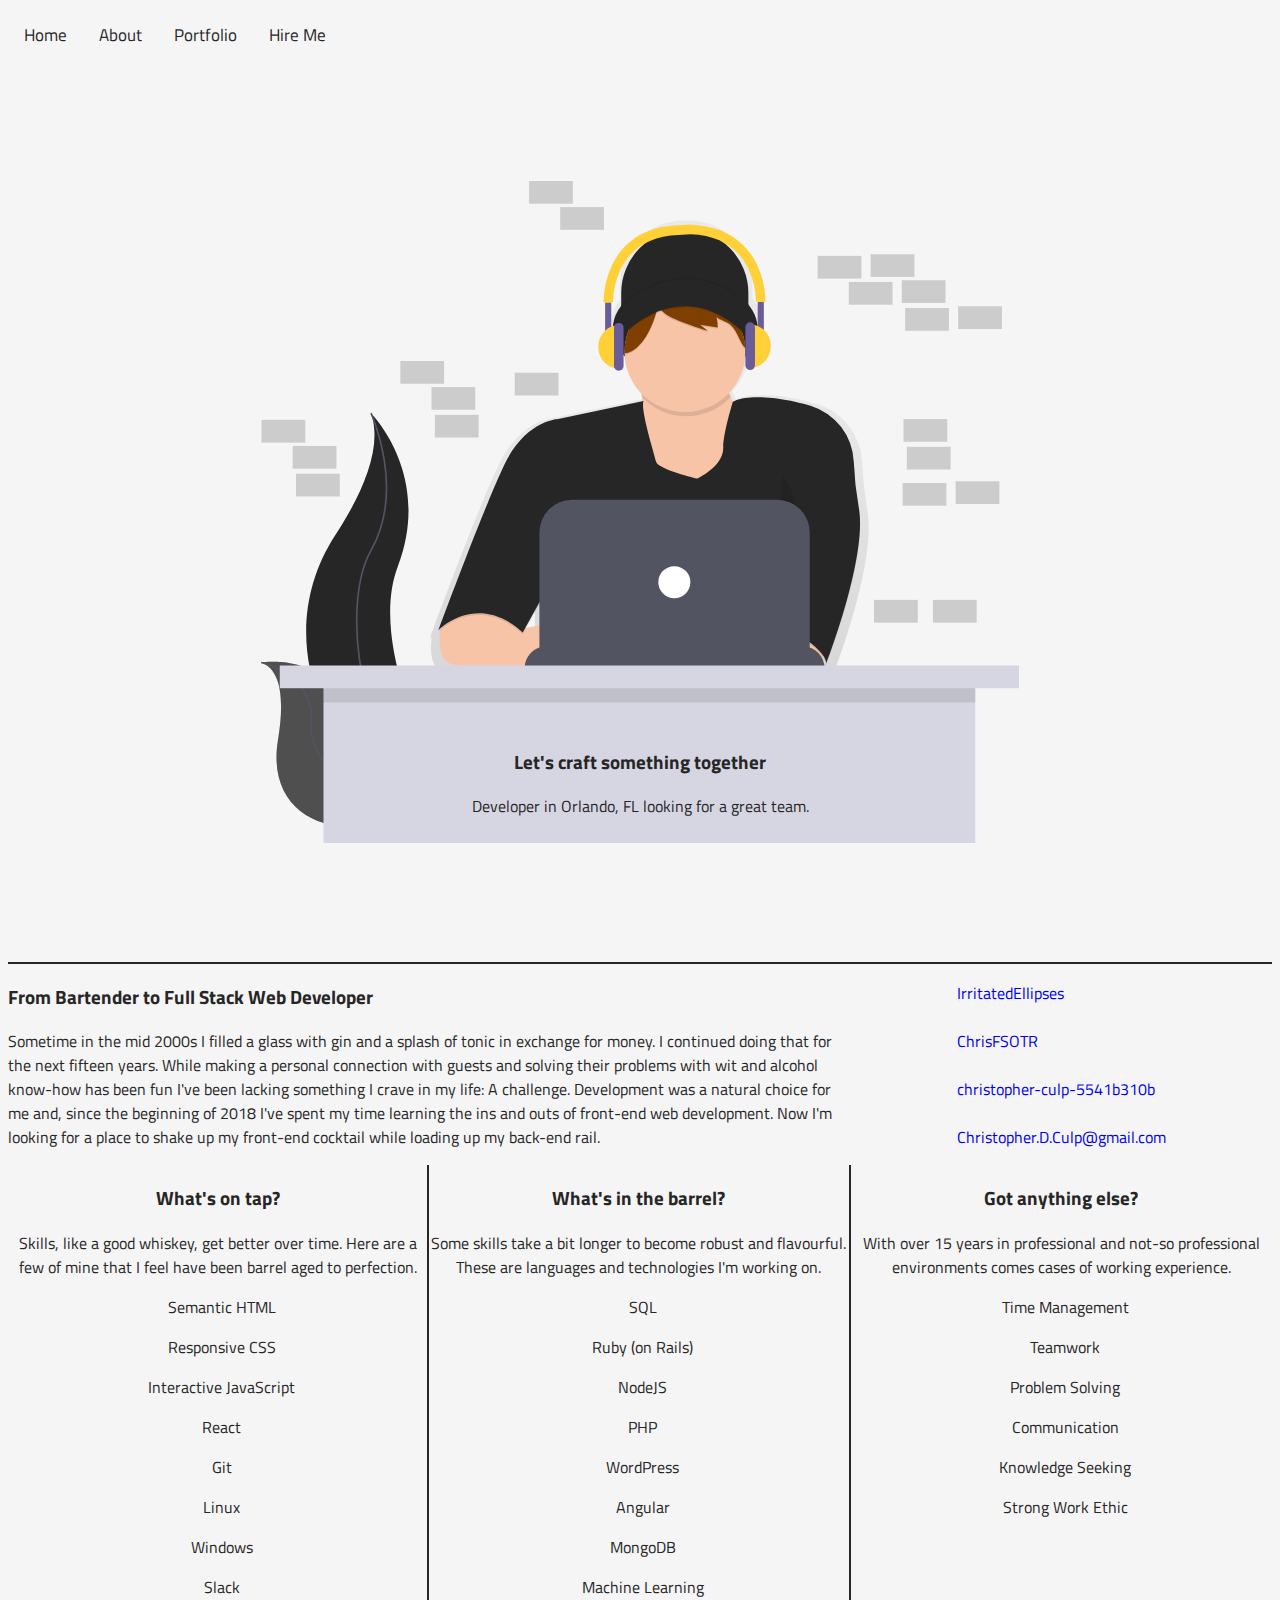
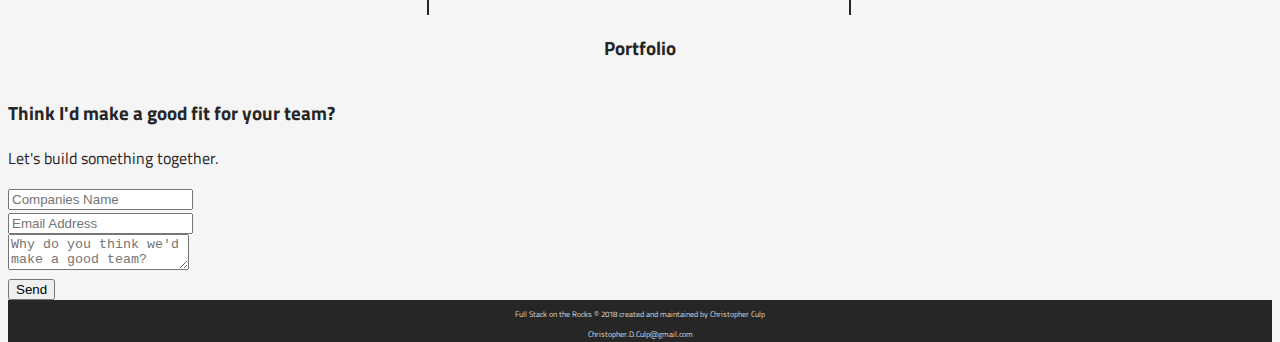
==== index.html @ 114c99ed "Layout complete, adding info portfolio next" ====
<!DOCTYPE html>
<html lang="en">

<head>
    <meta charset="UTF-8">
    <meta name="viewport" content="width=device-width, initial-scale=1.0">
    <meta http-equiv="X-UA-Compatible" content="ie=edge">
    <title>Full Stack on the Rocks</title>
    <link rel="stylesheet" href="styleRefactor.css">
    <link href="https://fonts.googleapis.com/css?family=Titillium+Web" rel="stylesheet">
    <link rel="stylesheet" href="https://use.fontawesome.com/releases/v5.0.10/css/all.css" integrity="sha384-+d0P83n9kaQMCwj8F4RJB66tzIwOKmrdb46+porD/OvrJ+37WqIM7UoBtwHO6Nlg"
        crossorigin="anonymous">
</head>

<body>
    <div class="container">
        <nav class="topBar" id="hamTopBar">
            <a href="#homeNode">Home</a>
            <a href="#aboutNode">About</a>
            <a href="#portfolioNode">Portfolio</a>
            <a href="#hireMeNode">Hire Me</a>
            <a href="javascript:void(0);" class="icon" onclick="hamBar()">
                <i class="fa fa-bars"></i>
            </a>
        </nav>
        <header class="splash" id="homeNode">

            <div class="splashText">
                <h3>Let's craft something together</h3>
                <p>Developer in Orlando, FL looking for a great team.</p>
            </div>

        </header>
        <section class="about" id="aboutNode">
            <h3 class="sectionOpen">From Bartender to Full Stack Web Developer</h3>
            <p class="sectionParagraph">
                Sometime in the mid 2000s I filled a glass with gin and a splash of tonic in exchange for money. I continued doing that for
                the next fifteen years. While making a personal connection with guests and solving their problems with wit
                and alcohol know-how has been fun I've been lacking something I crave in my life: A challenge. Development
                was a natural choice for me and, since the beginning of 2018 I've spent my time learning the ins and outs
                of front-end web development. Now I'm looking for a place to shake up my front-end cocktail while loading
                up my back-end rail.
            </p>
        </section>
        <div class="socialMedia">
            <a href="https://github.com/irritatedellipses" target="_blank">
                <i class="fab fa-github"></i> IrritatedEllipses</a>
            <br>
            <a href="https://twitter.com/ChrisCulpFSOTR" target="_blank">
                <i class="fab fa-twitter"></i> ChrisFSOTR</a>
            <br>
            <a href="https://www.linkedin.com/in/christopher-culp-5541b310b/" target="_blank">
                <i class="fab fa-linkedin-in"></i> christopher-culp-5541b310b</a>
            <br>
            <a href="mailto:christopher.D.Culp@gmail.com">
                <i class="fas fa-envelope"></i> Christopher.D.Culp@gmail.com</a>
        </div>
        <section class="skills" id="skillsNode">
            <div class="skillsHeading">
                <h3 class="sectionOpen">What's on tap?</h3>
                <p class="sectionParagraph">
                    Skills, like a good whiskey, get better over time. Here are a few of mine that I feel have been barrel aged to perfection.
                </p>
                <p>
                    <i class="fas fa-code"></i>&nbsp;&nbsp;Semantic HTML
                </p>
                <p>
                    <i class="fab fa-css3-alt"></i>&nbsp;&nbsp;Responsive CSS
                </p>
                <p>
                    <i class="fab fa-js"></i>&nbsp;&nbsp;Interactive JavaScript
                </p>
                <p>
                    <i class="fab fa-react"></i>&nbsp;&nbsp;React
                </p>
                <p>
                    <i class="fab fa-git"></i>&nbsp;&nbsp;Git
                </p>
                <p>
                    <i class="fab fa-linux"></i>&nbsp;&nbsp;Linux
                </p>
                <p>
                    <i class="fab fa-windows"></i>&nbsp;&nbsp;Windows
                </p>
                <p>
                    <i class="fab fa-slack-hash"></i>&nbsp;&nbsp;Slack
                </p>
                
            </div>
        </section>

        <section class="learningList">
            <h3 class="sectionOpen">What's in the barrel?</h3>
            <p class="sectionParagraph">
                Some skills take a bit longer to become robust and flavourful. These are languages and technologies I'm working on.
            </p>
            <p>
                <i class="fas fa-database"></i>&nbsp;&nbsp;SQL
            </p>
            <p>
                <i class="far fa-gem"></i>&nbsp;&nbsp;Ruby (on Rails)
            </p>
            <p>
                <i class="fab fa-node"></i>&nbsp;&nbsp;NodeJS
            </p>
            <p>
                <i class="fab fa-php"></i>&nbsp;&nbsp;PHP
            </p>
            <p>
                <i class="fab fa-wordpress"></i>&nbsp;&nbsp;WordPress
            </p>
            <p>
                <i class="fab fa-wordpress"></i>&nbsp;&nbsp;Angular
            </p>
            <p>
                <i class="fas fa-database"></i>&nbsp;&nbsp;MongoDB
            </p>
            <p>
                <i class="far fa-hdd"></i>&nbsp;&nbsp;Machine Learning
            </p>
        </section>
        <section class="wanted">
            <h3 class="sectionOpen">Got anything else?</h3>
            <p class="sectionParagraph">
                With over 15 years in professional and not-so professional environments comes cases of working experience.
            </p>
            <p>
                <i class="fas fa-clock"></i>&nbsp;&nbsp;Time Management
            </p>
            <p>
                <i class="fas fa-people-carry"></i>&nbsp;&nbsp;Teamwork
            </p>
            <p>
                <i class="fas fa-chess"></i>&nbsp;&nbsp;Problem Solving
            </p>
            <p>
                <i class="fas fa-comments"></i>&nbsp;&nbsp;Communication
            </p>
            <p>
                <i class="fas fa-book"></i>&nbsp;&nbsp;Knowledge Seeking
            </p>
            <p>
                <i class="fas fa-briefcase"></i>&nbsp;&nbsp;Strong Work Ethic
            </p>
            

        </section>
        <section class="portfolio" id="portfolioNode">
            <div class="portfolioHeading">
                <h3 class="sectionOpen">Portfolio</h3>
            </div>
            <div class="portfolioParagraph">

            </div>
            <div class="portfolioDisplay">
                <div class="card">

                </div>

            </div>
        </section>
        <section class="hireMe" id="hireMeNode">
            <div class="hireMeHeading">
                <h3 class="sectionOpen">Think I'd make a good fit for your team?</h3>
                <p class="sectionParagraph">Let's build something together. </p>
            </div>
            <div class="contactForm">
                <form action="https://formspree.io/christopher.d.culp@gmail.com" method="POST">
                    <input type="text" name="name" placeholder="Companies Name">
                    <br>
                    <input type="email" name="_replyto" placeholder="Email Address">
                    <br>
                    <textarea name="message" placeholder="Why do you think we'd make a good team?"></textarea>
                    <br>
                    <input type="text" name="_gotcha" style="display:none" />
                    <input type="submit" value="Send">
                </form>
            </div>
        </section>
        <footer class="footer">
            <p>Full Stack on the Rocks &copy; 2018 created and maintained by Christopher Culp</p>
            <p>Christopher.D.Culp@gmail.com</p>
        </footer>
    </div>
</body>
<script src="script.js"></script>

</html>
---- styleRefactor.css ----
/* Color palate:
Slate: #262626 
Secondhand Grey: #3f3f3f 
Whitish: #f5f5f5 
Light grey: #dcdcdc
*/
:root {
    --main-bg-color: #f5f5f5;
    --main-font-color: #262626;
    --alternate-bg-color: #262626;
    --alternate-font-color: #dcdcdc;
}

html {
    height: 100%;
    scroll-behavior: smooth;
}

body {
    background-color: var(--main-bg-color);
    color: var(--main-font-color);
    font-family: 'Titillium Web',
    sans-serif;
    
}

.container {
    display: grid;
    grid-template-columns: 1fr 1fr 1fr;
    
    grid-template-areas:
    "nav nav nav"
    "splash splash splash"
    "about about socialMedia"
    "skills learning wanted"
    "port port port"
    "contact contact contact"
    "footer footer footer";
}

/* Media Queries */

/* Under 600px */

@media screen and (max-width: 600px) {
    .topBar a:not(:first-child) {
        display: none;
    }
    .topBar a.icon {
        float: right;
        display: block;
    }

    .topBar.responsive {
        position: relative;
    }
    .topBar.responsive a.icon {
        position: absolute;
        right: 0;
        top: 0;
    }
    .topBar.responsive a {
        float: none;
        display: block;
        text-align: left;
    }
}


/* NavBar */

.topBar {
    background-color: #f5f5f5;
    overflow: hidden;
    grid-area: nav;
}

.topBar a {
    float: left;
    display: block;
    color:#262626;
    text-align: center;
    padding: 14px 16px;
    text-decoration: none;
    font-size: 17px;
}

.topBar a:hover {
    background-color: #262626;
    color: #f5f5f5;
}

.active {
    background-color: #3f3f3f;
    color: #f5f5f5;
}

.topBar .icon {
    display: none;
}


/* Splash */

.splash {
    height: 100vh;
    grid-area: splash;
    background-image: url(splashcoding.svg);
    background-size: 60%;
    background-position: center;
    background-repeat: no-repeat;
    position: relative;
    border-bottom: 2px solid #262626;
}

.splashText {
    text-align: center;
    top: 80%;
    left: 50%;
    transform: translate(-50%, -50%);
    position: absolute;
}

/* About me */

.about {
    grid-area: about;
    margin: auto;
}

/* Socialmedia */

.socialMedia {
    grid-area: socialMedia;
    margin: auto;

}

.socialMedia a{
    text-decoration: none;
    display: block;

}


/* Skills */

.skills {
    grid-area: skills;
    border-right: 2px solid var(--alternate-bg-color);
    text-align: center;
}

.learningList {
    grid-area: learning;
    border-right: 2px solid var(--alternate-bg-color);
    text-align: center;
}

.wanted {
    grid-area: wanted;
    text-align: center;
    
}

/* Portfolio area */

.portfolio {
    grid-area: port;
    text-align: center;
}

/* Contact form */

.hireMe {
    grid-area: contact;
}

/* Footer */

.footer {
    grid-area: footer;    
    background-color: var(--alternate-bg-color);
    color: var(--alternate-font-color);
    text-align: center;
    font-size: 8px;
    height: 42px;
}
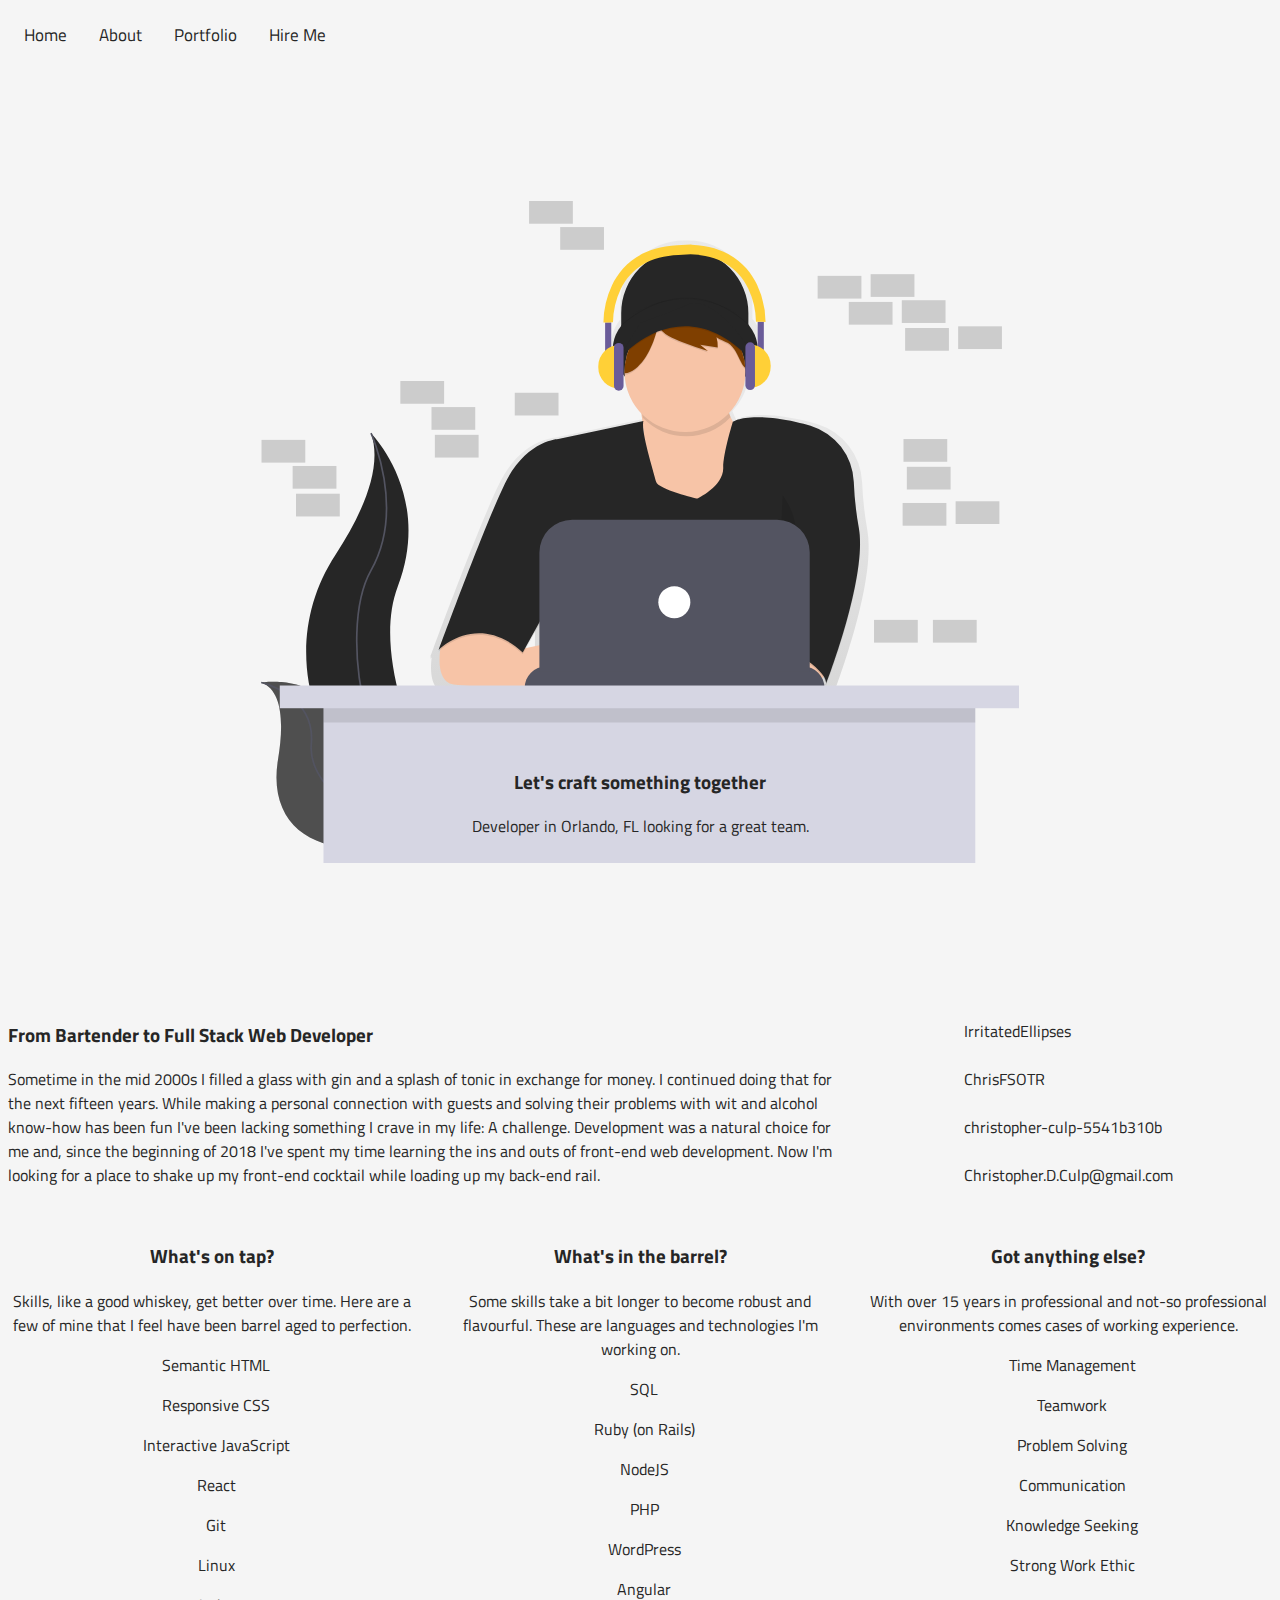
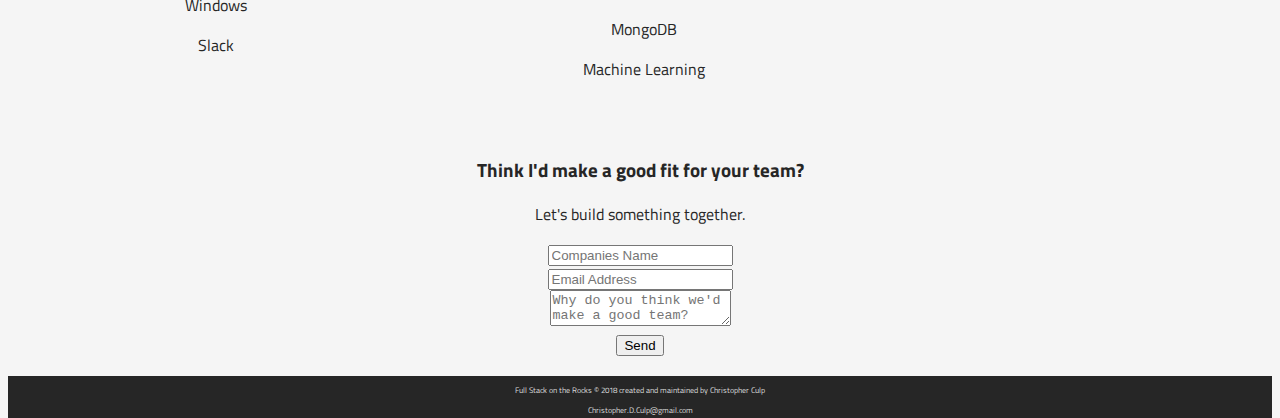
==== commit 9369ce45: "Cleaned up directory, deleted old files" ====
--- a/index.html
+++ b/index.html
@@ -145,7 +145,7 @@
             
 
         </section>
-        <section class="portfolio" id="portfolioNode">
+        <!-- <section class="portfolio" id="portfolioNode">
             <div class="portfolioHeading">
                 <h3 class="sectionOpen">Portfolio</h3>
             </div>
@@ -158,7 +158,7 @@
                 </div>
 
             </div>
-        </section>
+        </section> -->
         <section class="hireMe" id="hireMeNode">
             <div class="hireMeHeading">
                 <h3 class="sectionOpen">Think I'd make a good fit for your team?</h3>
--- a/styleRefactor.css
+++ b/styleRefactor.css
@@ -22,12 +22,21 @@
     font-family: 'Titillium Web',
     sans-serif;
     
+    
+}
+
+body a:link {
+    color: var(--main-font-color)
+}
+
+body a:visited {
+    color: var(--main-font-color)
 }
 
 .container {
     display: grid;
     grid-template-columns: 1fr 1fr 1fr;
-    
+    grid-gap: 20px;
     grid-template-areas:
     "nav nav nav"
     "splash splash splash"
@@ -43,6 +52,26 @@
 /* Under 600px */
 
 @media screen and (max-width: 600px) {
+    /* Grid resize */
+
+    .container {
+        display: grid;
+        grid-template-areas:
+        "nav"
+        "splash"
+        "about"
+        "skills"
+        "learning"
+        "wanted"
+        "port"
+        "contact"
+        "socialMedia"
+        "footer";
+        align-items: center;
+    }
+
+
+    /* Nav Bar */
     .topBar a:not(:first-child) {
         display: none;
     }
@@ -110,7 +139,8 @@
     background-position: center;
     background-repeat: no-repeat;
     position: relative;
-    border-bottom: 2px solid #262626;
+    
+    /* border-bottom: 2px solid #262626; */
 }
 
 .splashText {
@@ -147,13 +177,13 @@
 
 .skills {
     grid-area: skills;
-    border-right: 2px solid var(--alternate-bg-color);
+    
     text-align: center;
 }
 
 .learningList {
     grid-area: learning;
-    border-right: 2px solid var(--alternate-bg-color);
+    
     text-align: center;
 }
 
@@ -174,6 +204,7 @@
 
 .hireMe {
     grid-area: contact;
+    text-align: center;
 }
 
 /* Footer */
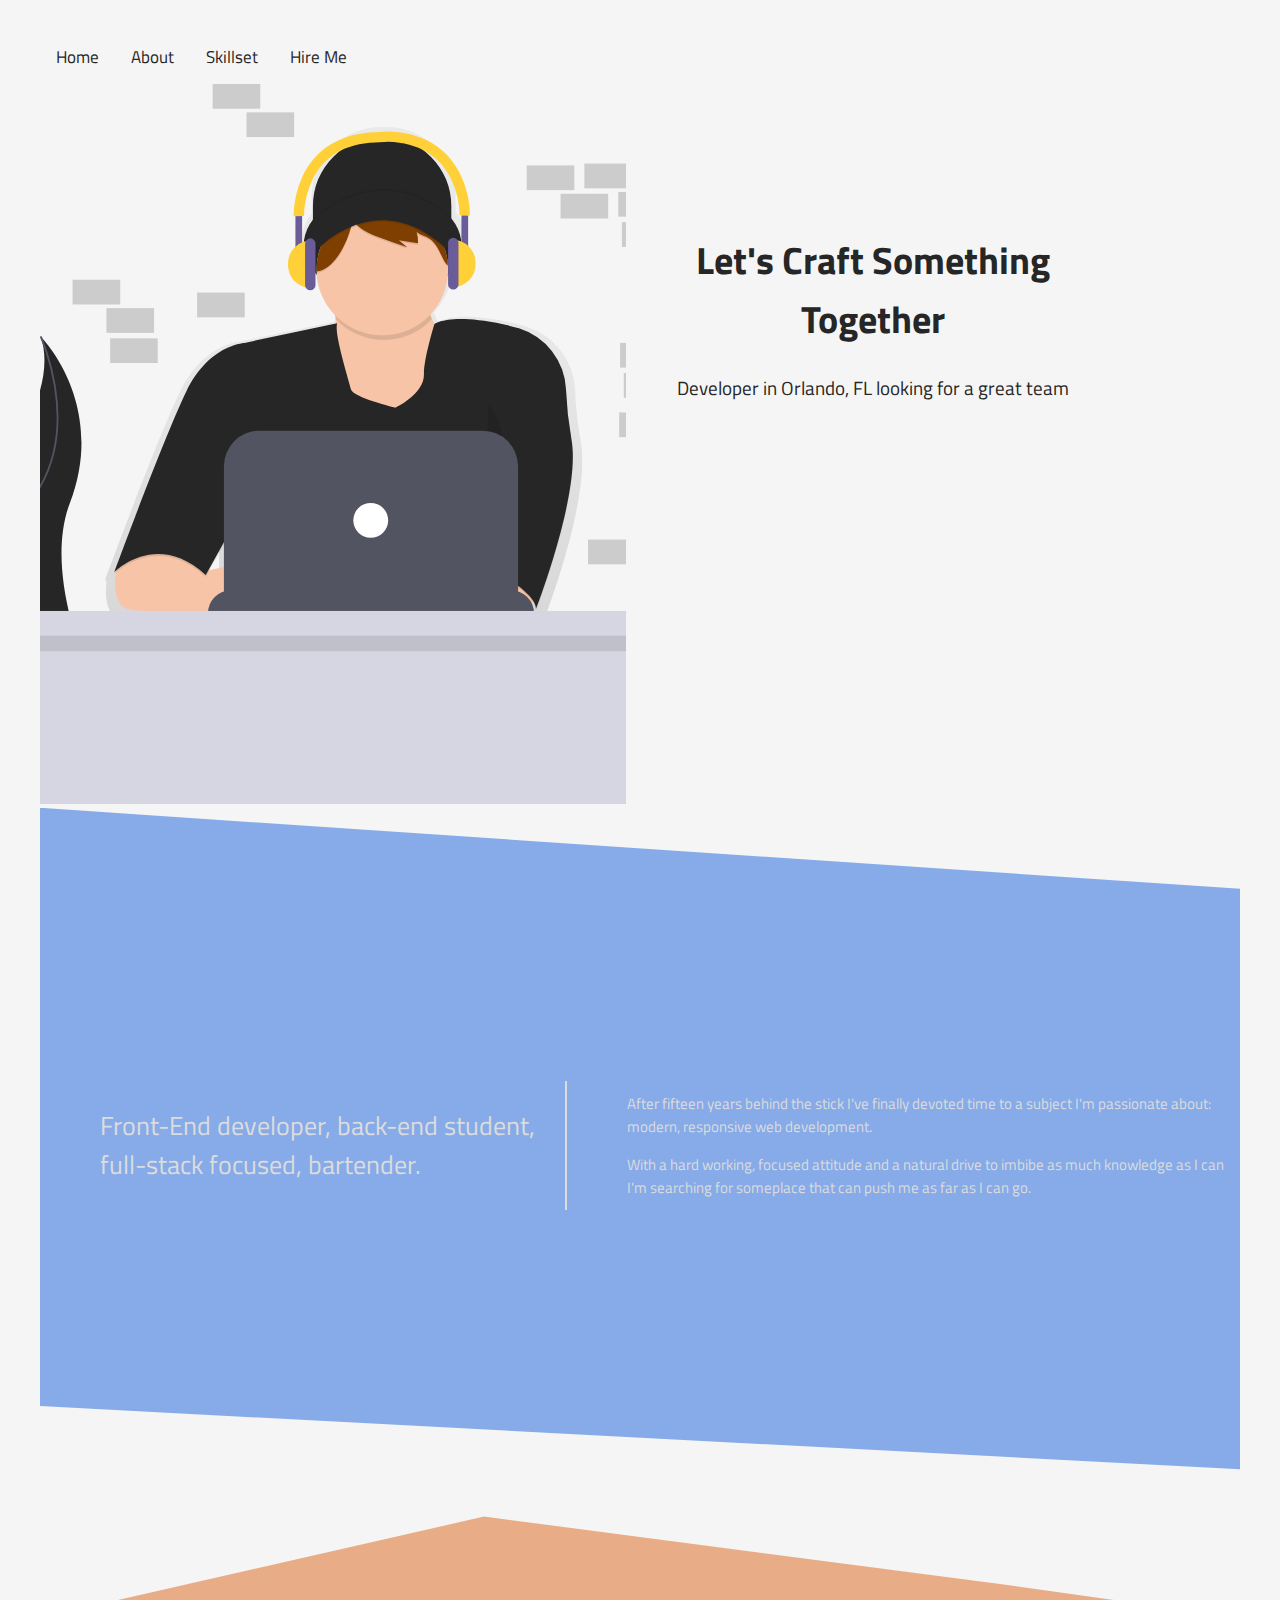
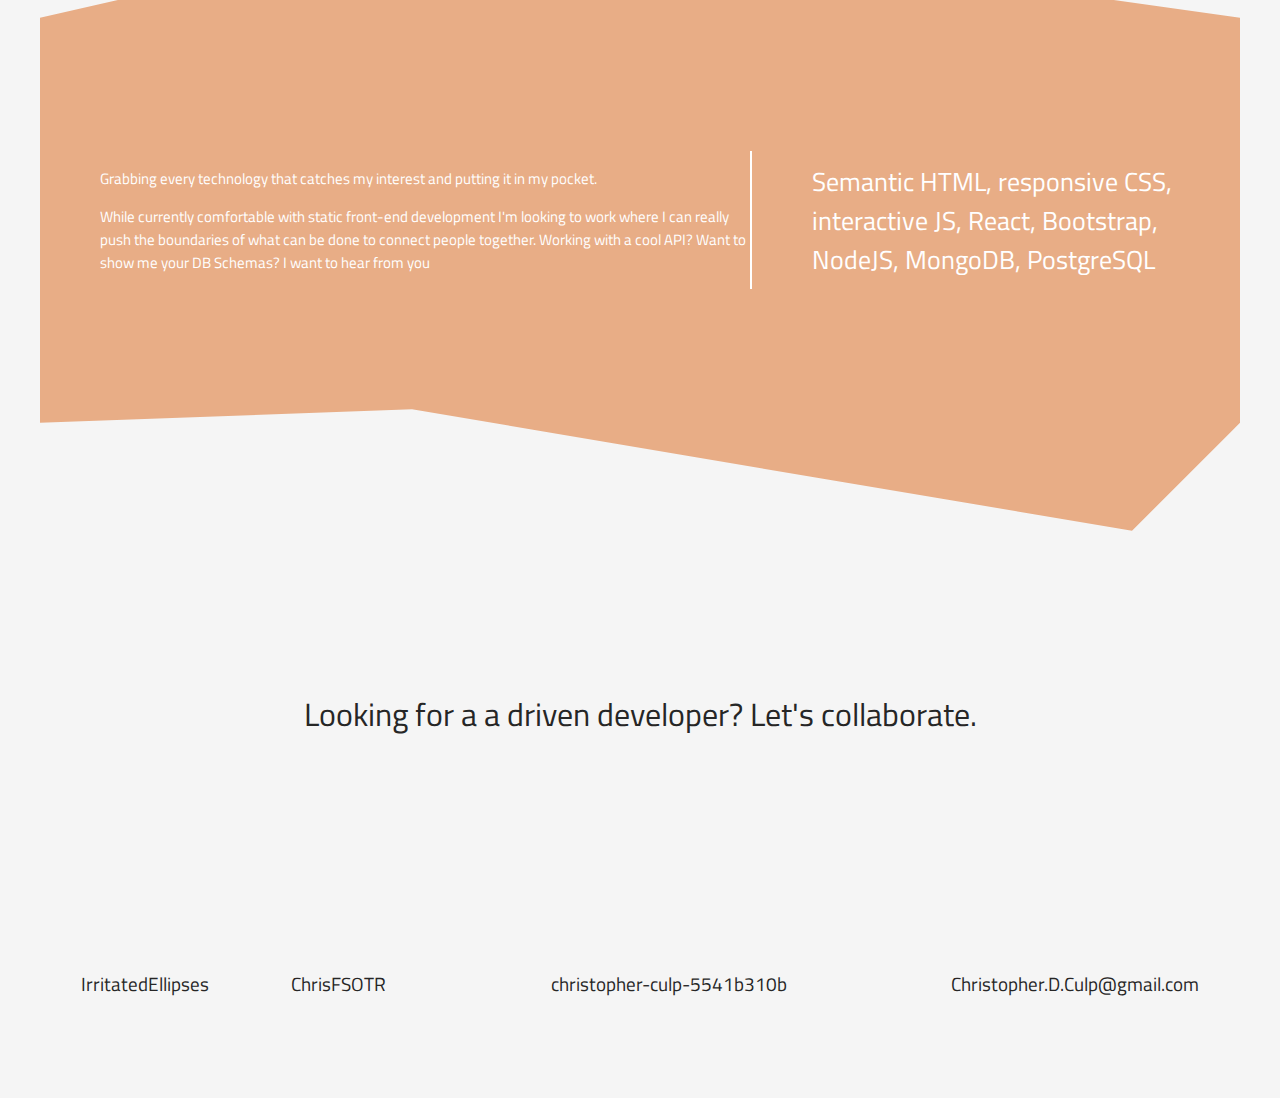
==== commit dcff2849: "Desktop complete, mobile 50%" ====
--- a/index.html
+++ b/index.html
@@ -1,15 +1,16 @@
 <!DOCTYPE html>
-<html lang="en">
+<html>
 
 <head>
-    <meta charset="UTF-8">
-    <meta name="viewport" content="width=device-width, initial-scale=1.0">
-    <meta http-equiv="X-UA-Compatible" content="ie=edge">
+    <meta charset="utf-8" />
+    <meta http-equiv="X-UA-Compatible" content="IE=edge">
     <title>Full Stack on the Rocks</title>
-    <link rel="stylesheet" href="styleRefactor.css">
+    <meta name="viewport" content="width=device-width, initial-scale=1">
+    <link rel="stylesheet" type="text/css" media="screen" href="./styles/style.css" />
     <link href="https://fonts.googleapis.com/css?family=Titillium+Web" rel="stylesheet">
     <link rel="stylesheet" href="https://use.fontawesome.com/releases/v5.0.10/css/all.css" integrity="sha384-+d0P83n9kaQMCwj8F4RJB66tzIwOKmrdb46+porD/OvrJ+37WqIM7UoBtwHO6Nlg"
         crossorigin="anonymous">
+    <script src="script.js"></script>
 </head>
 
 <body>
@@ -17,172 +18,68 @@
         <nav class="topBar" id="hamTopBar">
             <a href="#homeNode">Home</a>
             <a href="#aboutNode">About</a>
-            <a href="#portfolioNode">Portfolio</a>
+            <a href="#portfolioNode">Skillset</a>
             <a href="#hireMeNode">Hire Me</a>
             <a href="javascript:void(0);" class="icon" onclick="hamBar()">
                 <i class="fa fa-bars"></i>
             </a>
         </nav>
-        <header class="splash" id="homeNode">
-
-            <div class="splashText">
-                <h3>Let's craft something together</h3>
-                <p>Developer in Orlando, FL looking for a great team.</p>
-            </div>
-
-        </header>
-        <section class="about" id="aboutNode">
-            <h3 class="sectionOpen">From Bartender to Full Stack Web Developer</h3>
-            <p class="sectionParagraph">
-                Sometime in the mid 2000s I filled a glass with gin and a splash of tonic in exchange for money. I continued doing that for
-                the next fifteen years. While making a personal connection with guests and solving their problems with wit
-                and alcohol know-how has been fun I've been lacking something I crave in my life: A challenge. Development
-                was a natural choice for me and, since the beginning of 2018 I've spent my time learning the ins and outs
-                of front-end web development. Now I'm looking for a place to shake up my front-end cocktail while loading
-                up my back-end rail.
-            </p>
-        </section>
-        <div class="socialMedia">
-            <a href="https://github.com/irritatedellipses" target="_blank">
-                <i class="fab fa-github"></i> IrritatedEllipses</a>
-            <br>
-            <a href="https://twitter.com/ChrisCulpFSOTR" target="_blank">
-                <i class="fab fa-twitter"></i> ChrisFSOTR</a>
-            <br>
-            <a href="https://www.linkedin.com/in/christopher-culp-5541b310b/" target="_blank">
-                <i class="fab fa-linkedin-in"></i> christopher-culp-5541b310b</a>
-            <br>
-            <a href="mailto:christopher.D.Culp@gmail.com">
-                <i class="fas fa-envelope"></i> Christopher.D.Culp@gmail.com</a>
-        </div>
-        <section class="skills" id="skillsNode">
-            <div class="skillsHeading">
-                <h3 class="sectionOpen">What's on tap?</h3>
-                <p class="sectionParagraph">
-                    Skills, like a good whiskey, get better over time. Here are a few of mine that I feel have been barrel aged to perfection.
-                </p>
-                <p>
-                    <i class="fas fa-code"></i>&nbsp;&nbsp;Semantic HTML
-                </p>
-                <p>
-                    <i class="fab fa-css3-alt"></i>&nbsp;&nbsp;Responsive CSS
-                </p>
-                <p>
-                    <i class="fab fa-js"></i>&nbsp;&nbsp;Interactive JavaScript
-                </p>
-                <p>
-                    <i class="fab fa-react"></i>&nbsp;&nbsp;React
-                </p>
-                <p>
-                    <i class="fab fa-git"></i>&nbsp;&nbsp;Git
-                </p>
-                <p>
-                    <i class="fab fa-linux"></i>&nbsp;&nbsp;Linux
-                </p>
-                <p>
-                    <i class="fab fa-windows"></i>&nbsp;&nbsp;Windows
-                </p>
-                <p>
-                    <i class="fab fa-slack-hash"></i>&nbsp;&nbsp;Slack
-                </p>
-                
-            </div>
-        </section>
-
-        <section class="learningList">
-            <h3 class="sectionOpen">What's in the barrel?</h3>
-            <p class="sectionParagraph">
-                Some skills take a bit longer to become robust and flavourful. These are languages and technologies I'm working on.
-            </p>
-            <p>
-                <i class="fas fa-database"></i>&nbsp;&nbsp;SQL
-            </p>
-            <p>
-                <i class="far fa-gem"></i>&nbsp;&nbsp;Ruby (on Rails)
-            </p>
-            <p>
-                <i class="fab fa-node"></i>&nbsp;&nbsp;NodeJS
-            </p>
-            <p>
-                <i class="fab fa-php"></i>&nbsp;&nbsp;PHP
-            </p>
-            <p>
-                <i class="fab fa-wordpress"></i>&nbsp;&nbsp;WordPress
-            </p>
-            <p>
-                <i class="fab fa-wordpress"></i>&nbsp;&nbsp;Angular
-            </p>
-            <p>
-                <i class="fas fa-database"></i>&nbsp;&nbsp;MongoDB
-            </p>
-            <p>
-                <i class="far fa-hdd"></i>&nbsp;&nbsp;Machine Learning
-            </p>
-        </section>
-        <section class="wanted">
-            <h3 class="sectionOpen">Got anything else?</h3>
-            <p class="sectionParagraph">
-                With over 15 years in professional and not-so professional environments comes cases of working experience.
-            </p>
-            <p>
-                <i class="fas fa-clock"></i>&nbsp;&nbsp;Time Management
-            </p>
-            <p>
-                <i class="fas fa-people-carry"></i>&nbsp;&nbsp;Teamwork
-            </p>
-            <p>
-                <i class="fas fa-chess"></i>&nbsp;&nbsp;Problem Solving
-            </p>
-            <p>
-                <i class="fas fa-comments"></i>&nbsp;&nbsp;Communication
-            </p>
-            <p>
-                <i class="fas fa-book"></i>&nbsp;&nbsp;Knowledge Seeking
-            </p>
-            <p>
-                <i class="fas fa-briefcase"></i>&nbsp;&nbsp;Strong Work Ethic
-            </p>
-            
-
-        </section>
-        <!-- <section class="portfolio" id="portfolioNode">
-            <div class="portfolioHeading">
-                <h3 class="sectionOpen">Portfolio</h3>
-            </div>
-            <div class="portfolioParagraph">
+        <header class="splash">
+            <div class="splashPic">
+                <img src="./images/splashcoding.svg" alt="Picture of the author coding" srcset="">
 
             </div>
-            <div class="portfolioDisplay">
-                <div class="card">
+            <div class="splashText">
+                <h1>Let's Craft Something Together</h1>
+                <p>Developer in Orlando, FL looking for a great team</p>
+            </div>
+        </header>
+        <main>
+            <section class="about" id="aboutNode">
+                <div class="aleft">
+                    <p class="aboutHead">Front-End developer, back-end student, full-stack focused, bartender.</p>
+                </div>
+                <div class="aright">
+                    <p class="aboutText">After fifteen years behind the stick I've finally devoted time to a subject I'm passionate about: modern,
+                        responsive web development.
+                    </p>
+                    <p>With a hard working, focused attitude and a natural drive to imbibe as much knowledge as I can I'm searching
+                        for someplace that can push me as far as I can go.</p>
+                </div>
+            </section>
+            <section class="tools" id="portfolioNode">
+                <div class="aleft">
+                    <p>Semantic HTML, responsive CSS, interactive JS, React, Bootstrap, NodeJS, MongoDB, PostgreSQL</p>
 
                 </div>
+                <div class="aright">
+                    <p>Grabbing every technology that catches my interest and putting it in my pocket.</p>
+                    <p>While currently comfortable with static front-end development I'm looking to work where I can really
+                        push the boundaries of what can be done to connect people together. Working with a cool API? Want
+                        to show me your DB Schemas? I want to hear from you</p>
+                </div>
+            </section>
+            <section class="contact">
+                <div class="aleft">
+                    <p>Looking for a a driven developer? Let's collaborate.</p>
+                </div>
+                <div class="social">
+                    <a href="https://github.com/irritatedellipses" target="_blank">
+                        <i class="fab fa-github"></i> IrritatedEllipses</a>
 
-            </div>
-        </section> -->
-        <section class="hireMe" id="hireMeNode">
-            <div class="hireMeHeading">
-                <h3 class="sectionOpen">Think I'd make a good fit for your team?</h3>
-                <p class="sectionParagraph">Let's build something together. </p>
-            </div>
-            <div class="contactForm">
-                <form action="https://formspree.io/christopher.d.culp@gmail.com" method="POST">
-                    <input type="text" name="name" placeholder="Companies Name">
+                    <a href="https://twitter.com/ChrisCulpFSOTR" target="_blank">
+                        <i class="fab fa-twitter"></i> ChrisFSOTR</a>
                     <br>
-                    <input type="email" name="_replyto" placeholder="Email Address">
+                    <a href="https://www.linkedin.com/in/christopher-culp-5541b310b/" target="_blank">
+                        <i class="fab fa-linkedin-in"></i> christopher-culp-5541b310b</a>
                     <br>
-                    <textarea name="message" placeholder="Why do you think we'd make a good team?"></textarea>
-                    <br>
-                    <input type="text" name="_gotcha" style="display:none" />
-                    <input type="submit" value="Send">
-                </form>
-            </div>
-        </section>
-        <footer class="footer">
-            <p>Full Stack on the Rocks &copy; 2018 created and maintained by Christopher Culp</p>
-            <p>Christopher.D.Culp@gmail.com</p>
-        </footer>
+                    <a href="mailto:christopher.D.Culp@gmail.com">
+                        <i class="fas fa-envelope"></i> Christopher.D.Culp@gmail.com</a>
+                </div>
+            </section>
+        </main>
     </div>
+
 </body>
-<script src="script.js"></script>
 
 </html>--- a/styles/style.css
+++ b/styles/style.css
@@ -0,0 +1,230 @@
+:root {
+    --main-bg-color: #f5f5f5;
+    --main-font-color: #262626;
+    --alternate-bg-color: #262626;
+    --alternate-font-color: #dcdcdc;
+}
+
+html {
+    height: 100%;
+    scroll-behavior: smooth;
+}
+
+body {
+    background-color: var(--main-bg-color);
+    color: var(--main-font-color);
+    font-family: 'Titillium Web', sans-serif;
+    margin: 10px;
+    font-size: 80%;
+}
+
+body a:link {
+    color: var(--main-font-color);
+    text-decoration: none;
+}
+
+body a:visited {
+    color: var(--main-font-color)
+}
+
+.container {
+    margin: 30px;
+}
+
+/* Nav Bar */
+
+.topBar {
+    background-color: #f5f5f5;
+    overflow: hidden;
+    grid-area: nav;
+}
+
+.topBar a {
+    float: left;
+    display: block;
+    color: #262626;
+    text-align: center;
+    padding: 14px 16px;
+    text-decoration: none;
+    font-size: 17px;
+}
+
+.topBar a:hover {
+    background-color: #262626;
+    color: #f5f5f5;
+}
+
+.active {
+    background-color: #3f3f3f;
+    color: #f5f5f5;
+}
+
+.topBar .icon {
+    display: none;
+}
+
+/* Splash */
+
+.splash {
+    display: flex;
+    justify-content: space-between;
+    flex-direction: row;
+    height: 80vh;
+    margin: 0;
+}
+
+.splashPic {
+    display: flex;
+    justify-content: center;
+    height: auto;
+    width: 50%;
+    overflow: hidden;
+}
+
+.splashPic img {
+    flex-shrink: 0;
+    min-width: 100%;
+    min-height: 100%;
+}
+
+.splashText {
+    margin-right: 10%;
+    margin-top: 10%;
+    text-align: center;
+    font-size: 1.5em
+}
+
+@media screen and (max-width: 600px) {
+    .topBar a:not(:first-child) {
+        display: none;
+    }
+    .topBar a.icon {
+        float: right;
+        display: block;
+    }
+    .topBar.responsive {
+        position: relative;
+    }
+    .topBar.responsive a.icon {
+        position: absolute;
+        right: 0;
+        top: 0;
+    }
+    .topBar.responsive a {
+        float: none;
+        display: block;
+        text-align: left;
+    }
+    .splash {
+        display: flex;
+        flex-direction: column-reverse;
+        justify-content: flex-end;
+        border: none;
+        height: 75vh;
+    }
+    .splashPic {
+        display: flex;
+        overflow: hidden;
+        align-items: center;
+        height: 50%;
+        width: auto;
+    }
+    .splashPic img {
+        flex-shrink: 0;
+        min-width: 100%;
+        min-height: 100%;
+    }
+    .splashText {
+        align-content: center;
+    }
+}
+
+/* Main body */
+
+.about {
+    /* background-color: var(--alternate-bg-color); */
+    background-color: #86abe8;
+    height: 75vh;
+    margin-top: 0.3em;
+    clip-path: polygon( 0 0, 100% 12%, 100% 98%, 0 calc(100% - 6vw));
+    display: flex;
+    justify-content: space-around;
+    align-items: center;
+    color: var(--alternate-font-color);
+}
+
+.aleft {
+    margin: 0% 5% 0% 5%;
+    font-size: 2em;
+    border-right: solid 2px var(--alternate-font-color);
+}
+
+.aright {
+    font-size: 1.2em;
+}
+
+.tools {
+    height: 75vh;
+    display: flex;
+    flex-direction: row-reverse;
+    justify-content: space-around;
+    align-items: center;
+    color: white;
+    margin-bottom: 0;
+    clip-path: polygon(37% 5%, 80% 15%, 100% 20%, 100% 80%, 91% 96%, 31% 78%, 0% 80%, 0% 20%);
+    background-color: #e8ad86;
+}
+
+.tools .aleft {
+    border-right: none;
+    
+    margin: auto;
+    
+}
+
+.tools .aright {
+    margin: 0% 5% 0% 5%;
+    border-right: solid 2px white;
+}
+
+.contact {
+    margin-top: 0;
+    height: 60vh;
+    display: flex;
+    flex-direction: column;
+    align-items: center;
+    justify-content: space-around;
+    
+    
+}
+
+.contact .aleft {
+    border-right: none;
+    font-size: 2.5em;
+}
+
+.social {
+    display: flex;
+    flex-direction: row;
+    justify-content: space-around;
+    flex-wrap: wrap;
+    margin: 0% 50% 0% 50%;
+    width: 100%;
+    font-size: 1.5em;
+}
+@media screen and (max-width: 600px) {
+    .about {
+        display: flex;
+        flex-direction: column;
+        justify-content: space-evenly;
+        margin-top: -1em;
+    }
+    .aleft {
+        border-right: none;
+        border-bottom: solid 2px var(--alternate-font-color);
+        margin: 2% 0 0 1;
+    }
+    .aright {
+        margin: 0 2% 0 2%;
+    }
+}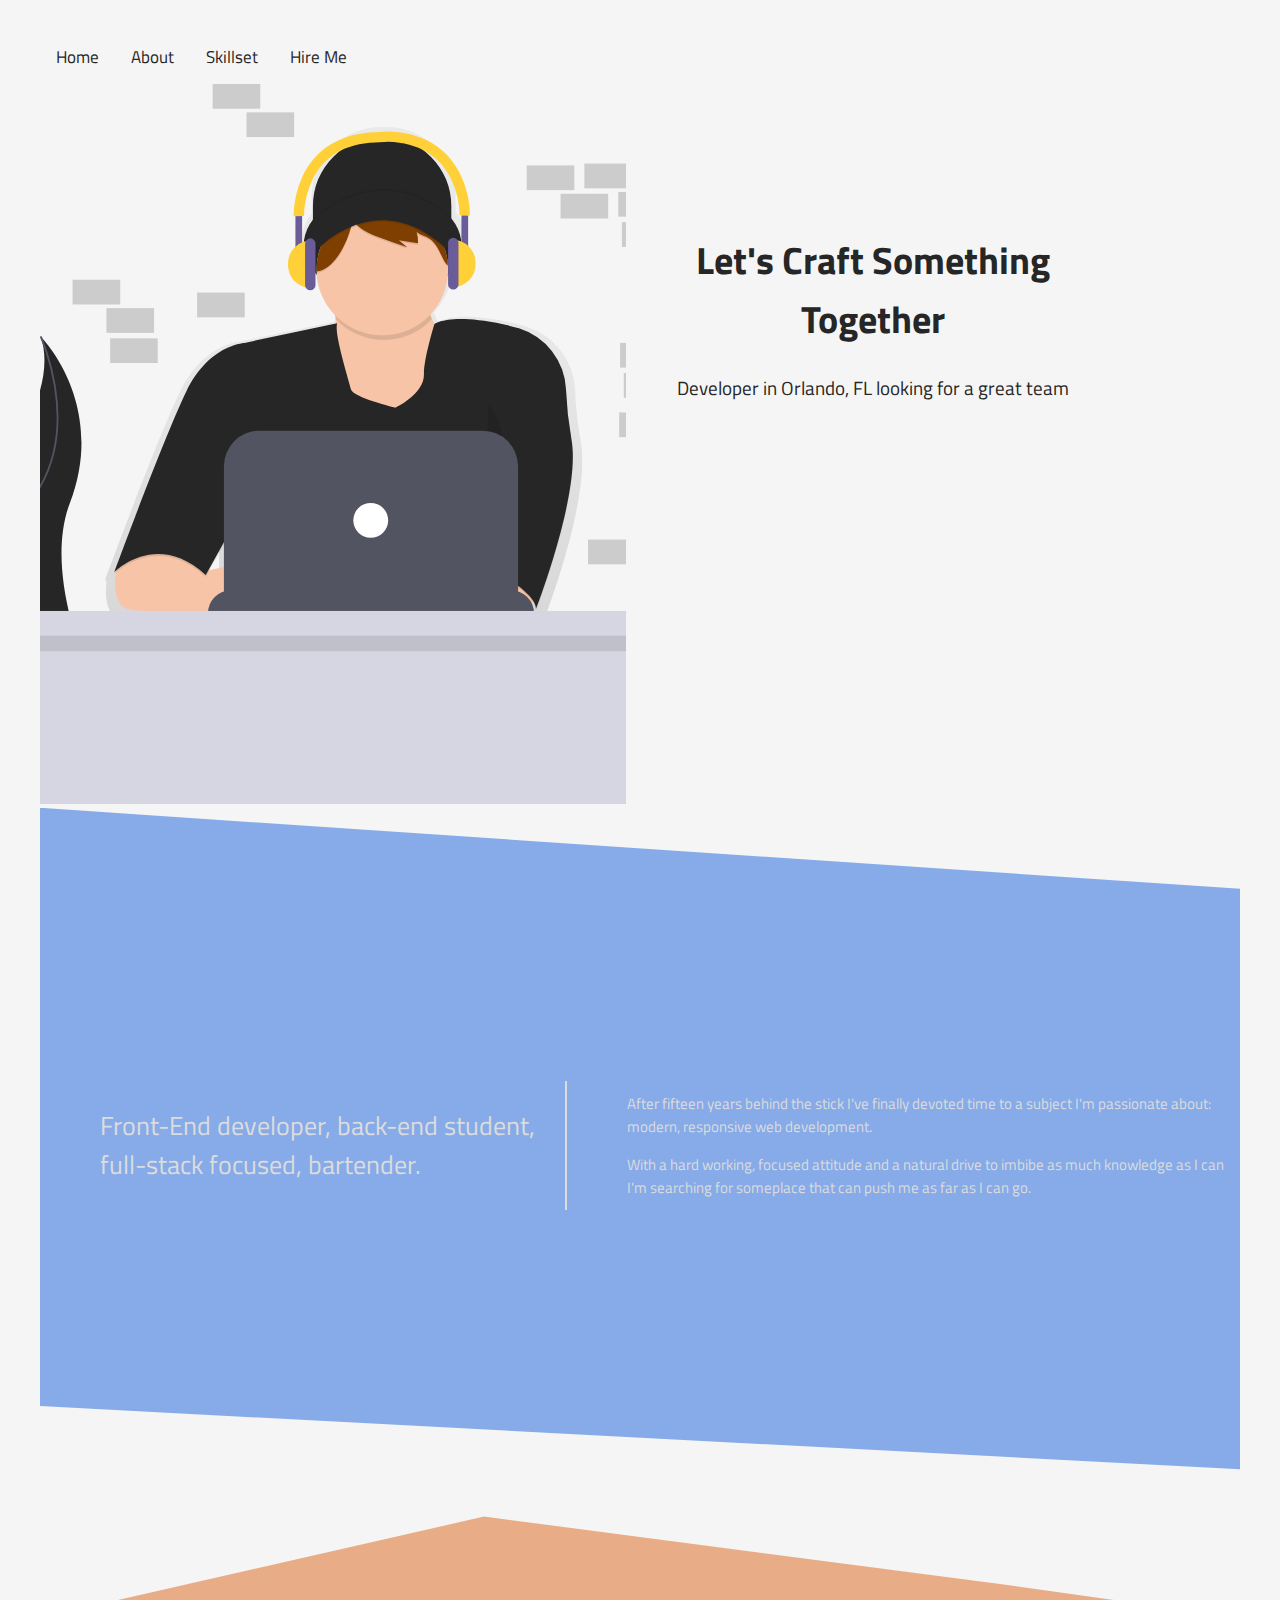
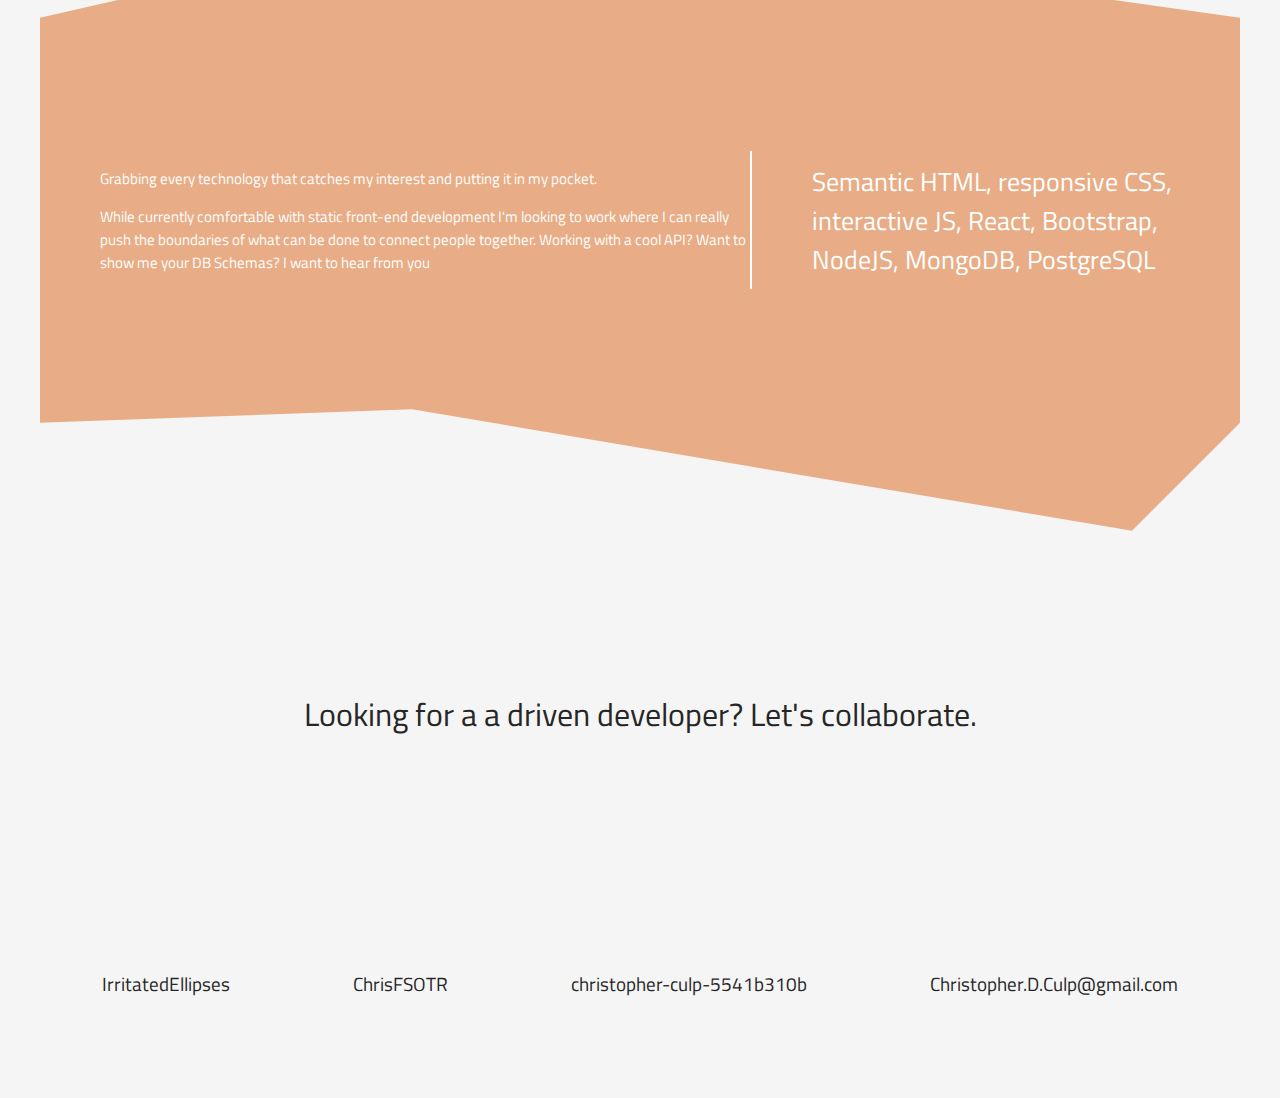
==== commit 4db6936f: "Fixed line breaks on Social" ====
--- a/index.html
+++ b/index.html
@@ -69,10 +69,10 @@
 
                     <a href="https://twitter.com/ChrisCulpFSOTR" target="_blank">
                         <i class="fab fa-twitter"></i> ChrisFSOTR</a>
-                    <br>
+                    
                     <a href="https://www.linkedin.com/in/christopher-culp-5541b310b/" target="_blank">
                         <i class="fab fa-linkedin-in"></i> christopher-culp-5541b310b</a>
-                    <br>
+                    
                     <a href="mailto:christopher.D.Culp@gmail.com">
                         <i class="fas fa-envelope"></i> Christopher.D.Culp@gmail.com</a>
                 </div>
--- a/styles/style.css
+++ b/styles/style.css
@@ -139,7 +139,7 @@
     }
 }
 
-/* Main body */
+/* About */
 
 .about {
     /* background-color: var(--alternate-bg-color); */
@@ -163,6 +163,25 @@
     font-size: 1.2em;
 }
 
+@media screen and (max-width: 600px) {
+    .about {
+        display: flex;
+        flex-direction: column;
+        justify-content: space-evenly;
+        margin-top: -1em;
+    }
+    .aleft {
+        border-right: none;
+        border-bottom: solid 2px var(--alternate-font-color);
+        margin: 2% 0 0 1;
+    }
+    .aright {
+        margin: 0 2% 0 2%;
+    }
+}
+
+/* Tools */
+
 .tools {
     height: 75vh;
     display: flex;
@@ -187,6 +206,25 @@
     border-right: solid 2px white;
 }
 
+@media screen and (max-width: 600px) {
+    .tools {
+        display: flex;
+        flex-direction: column-reverse;
+        justify-content: space-evenly;
+        margin-top: -1em;
+    }
+    .aleft {
+        border-right: none;
+        border-bottom: solid 2px var(--alternate-font-color);
+        margin: 2% 0 0 1;
+    }
+    .aright {
+        margin: 0 2% 0 2%;
+    }
+}
+
+/* Contact */
+
 .contact {
     margin-top: 0;
     height: 60vh;
@@ -212,19 +250,3 @@
     width: 100%;
     font-size: 1.5em;
 }
-@media screen and (max-width: 600px) {
-    .about {
-        display: flex;
-        flex-direction: column;
-        justify-content: space-evenly;
-        margin-top: -1em;
-    }
-    .aleft {
-        border-right: none;
-        border-bottom: solid 2px var(--alternate-font-color);
-        margin: 2% 0 0 1;
-    }
-    .aright {
-        margin: 0 2% 0 2%;
-    }
-}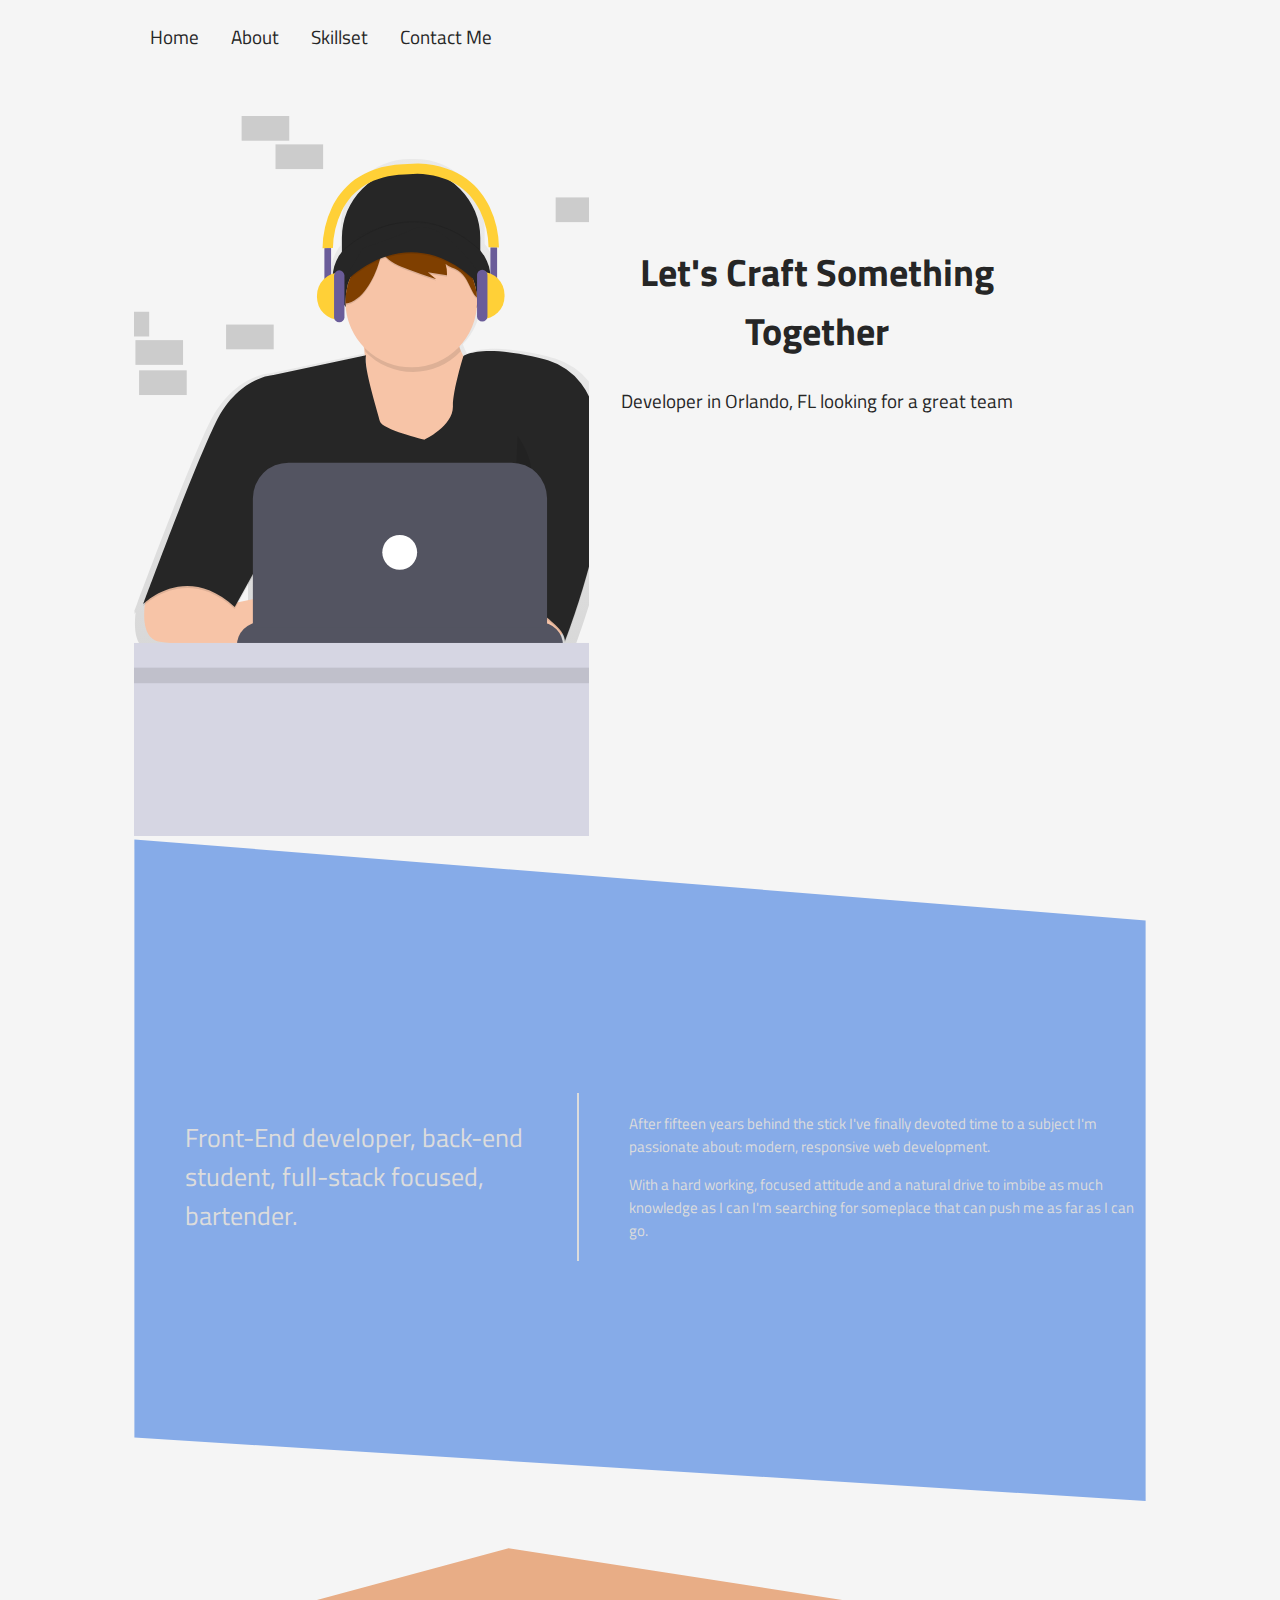
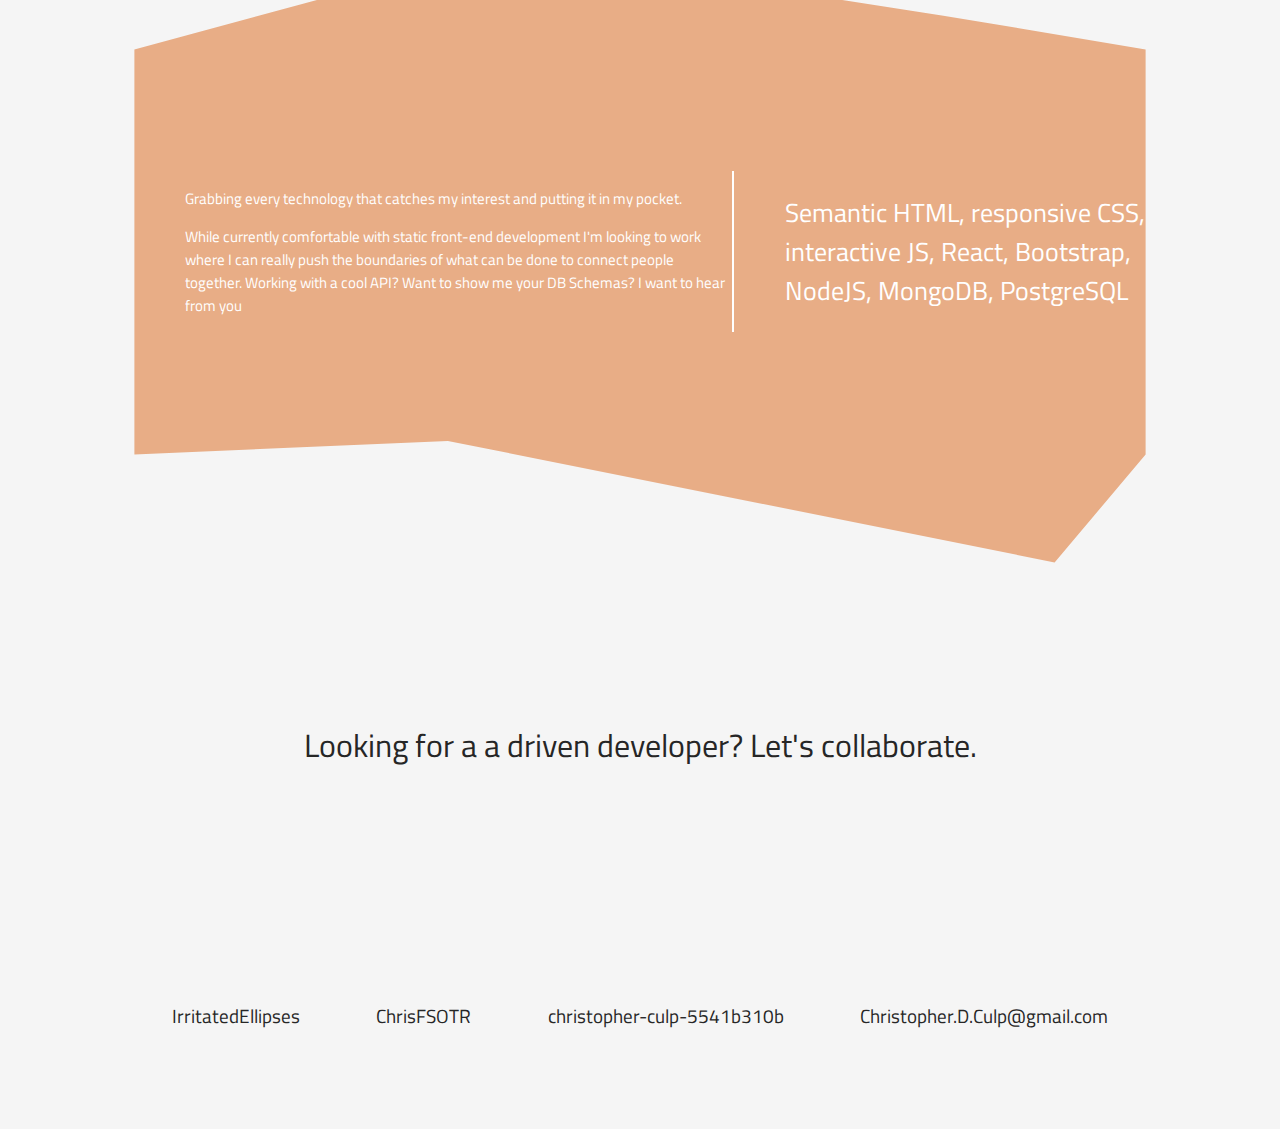
==== commit ebc36506: "Margin fixes, spacing" ====
--- a/index.html
+++ b/index.html
@@ -19,7 +19,7 @@
             <a href="#homeNode">Home</a>
             <a href="#aboutNode">About</a>
             <a href="#portfolioNode">Skillset</a>
-            <a href="#hireMeNode">Hire Me</a>
+            <a href="#contactMeNode">Contact Me</a>
             <a href="javascript:void(0);" class="icon" onclick="hamBar()">
                 <i class="fa fa-bars"></i>
             </a>
@@ -59,7 +59,7 @@
                         to show me your DB Schemas? I want to hear from you</p>
                 </div>
             </section>
-            <section class="contact">
+            <section class="contact" id="contactMeNode">
                 <div class="aleft">
                     <p>Looking for a a driven developer? Let's collaborate.</p>
                 </div>
--- a/styles/style.css
+++ b/styles/style.css
@@ -13,8 +13,7 @@
 body {
     background-color: var(--main-bg-color);
     color: var(--main-font-color);
-    font-family: 'Titillium Web', sans-serif;
-    margin: 10px;
+    font-family: 'Titillium Web', sans-serif;  
     font-size: 80%;
 }
 
@@ -28,7 +27,7 @@
 }
 
 .container {
-    margin: 30px;
+    margin: 0 10% 0 10%;
 }
 
 /* Nav Bar */
@@ -36,7 +35,7 @@
 .topBar {
     background-color: #f5f5f5;
     overflow: hidden;
-    grid-area: nav;
+    
 }
 
 .topBar a {
@@ -46,7 +45,7 @@
     text-align: center;
     padding: 14px 16px;
     text-decoration: none;
-    font-size: 17px;
+    font-size: 1.5em;
 }
 
 .topBar a:hover {
@@ -70,7 +69,7 @@
     justify-content: space-between;
     flex-direction: row;
     height: 80vh;
-    margin: 0;
+    margin: 5% 0 0 0;
 }
 
 .splashPic {
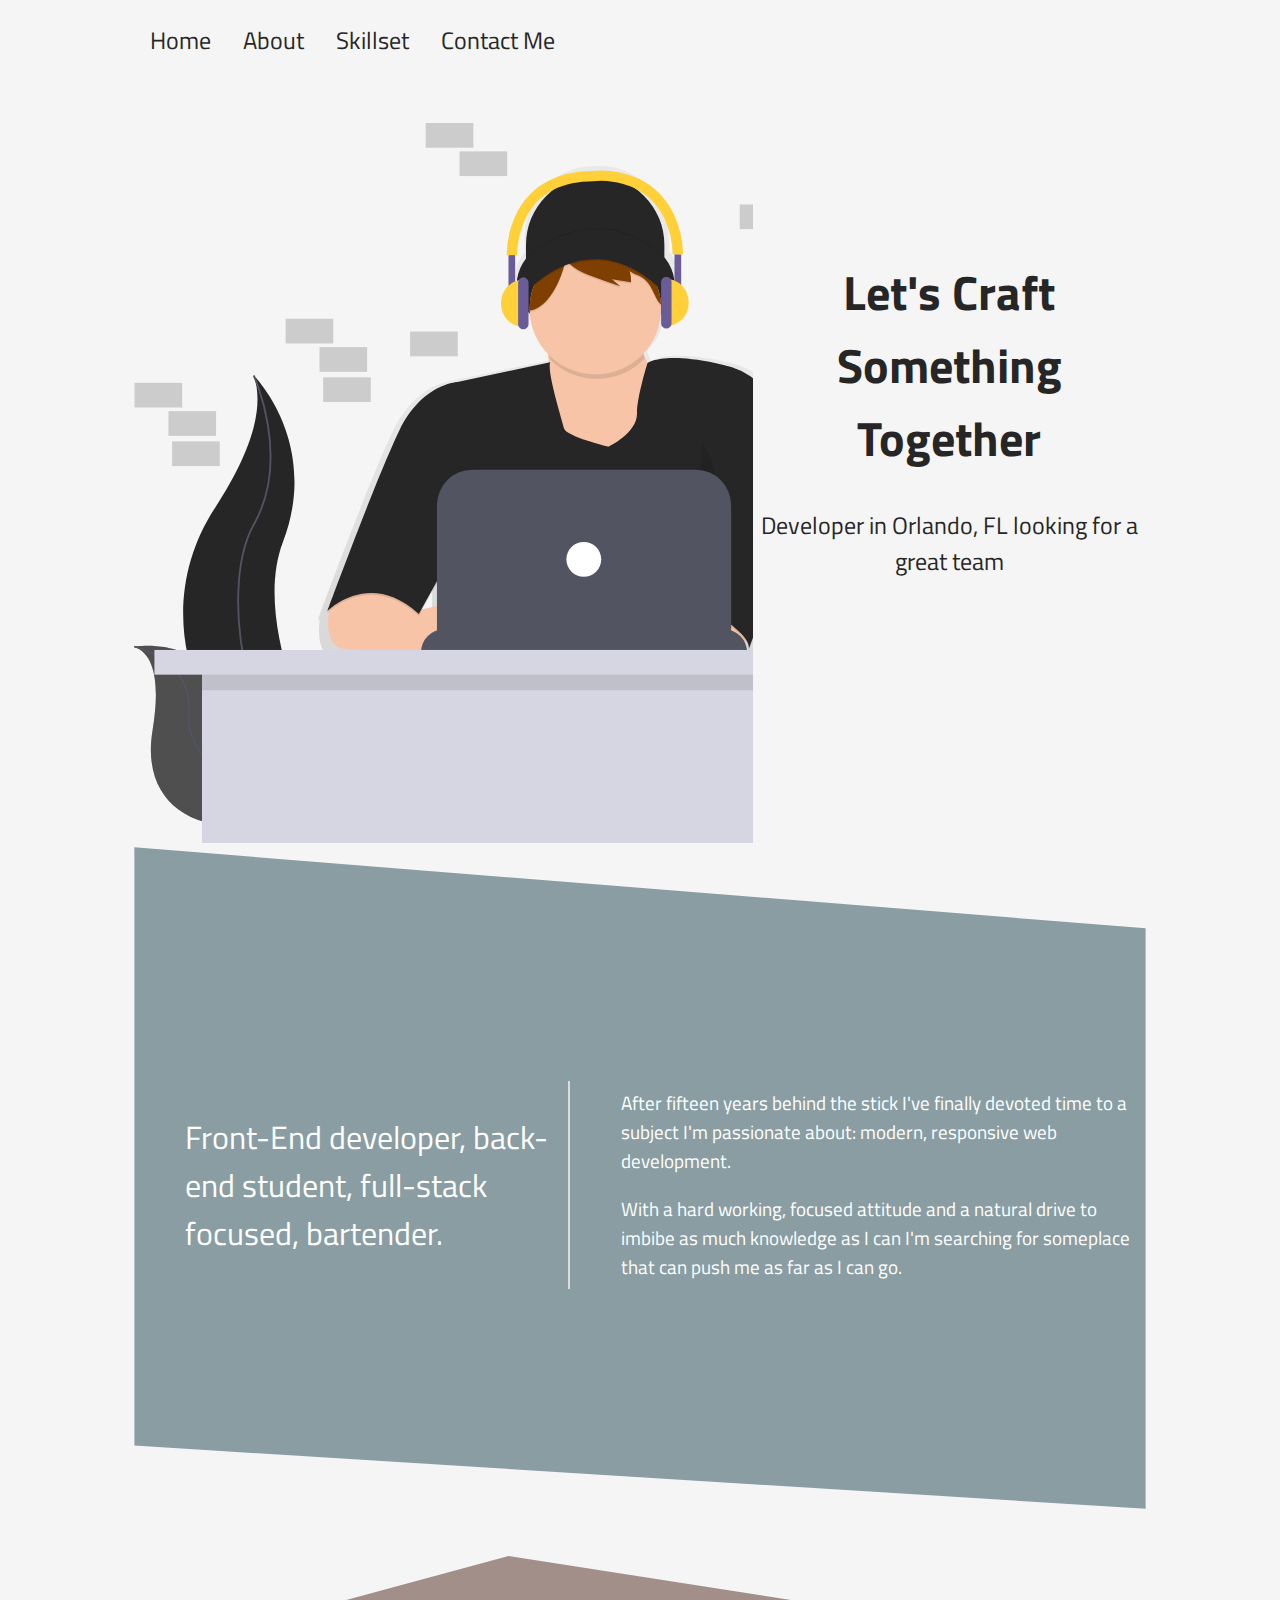
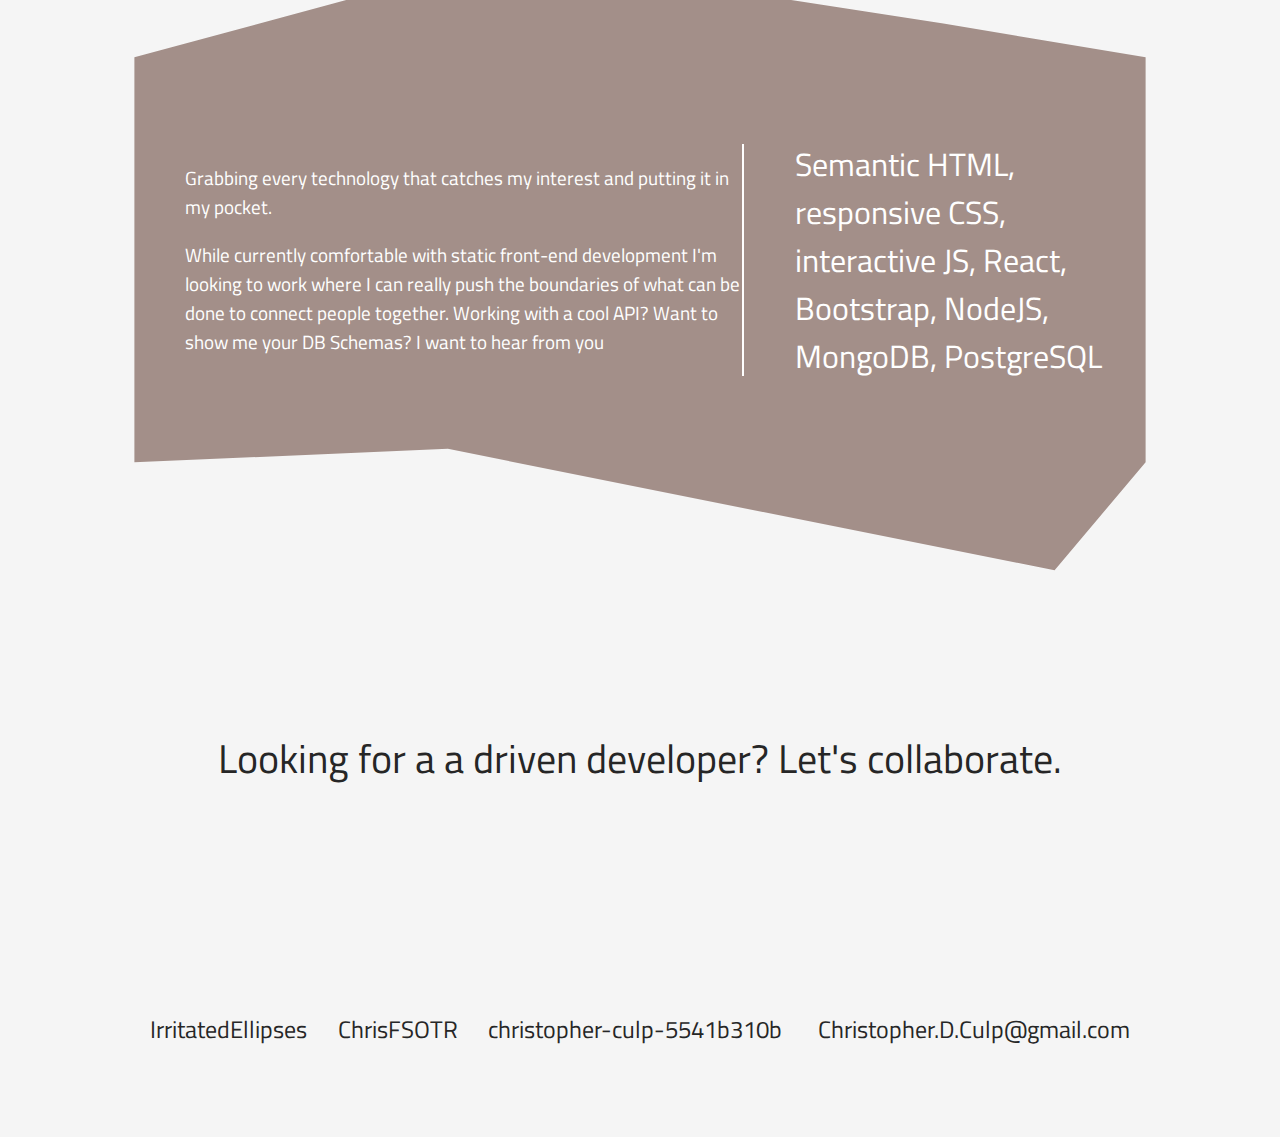
==== commit 0ce6ca63: "Mobile rules in place" ====
--- a/index.html
+++ b/index.html
@@ -73,8 +73,8 @@
                     <a href="https://www.linkedin.com/in/christopher-culp-5541b310b/" target="_blank">
                         <i class="fab fa-linkedin-in"></i> christopher-culp-5541b310b</a>
                     
-                    <a href="mailto:christopher.D.Culp@gmail.com">
-                        <i class="fas fa-envelope"></i> Christopher.D.Culp@gmail.com</a>
+                    <a href="mailto:christopher.D.Culp@gmail.com" id="email">
+                        <i class="fas fa-envelope"></i>&nbsp;Christopher.D.Culp@gmail.com</a>
                 </div>
             </section>
         </main>
--- a/styles/style.css
+++ b/styles/style.css
@@ -13,8 +13,8 @@
 body {
     background-color: var(--main-bg-color);
     color: var(--main-font-color);
-    font-family: 'Titillium Web', sans-serif;  
-    font-size: 80%;
+    font-family: 'Titillium Web', sans-serif;
+    font-size: 100%;
 }
 
 body a:link {
@@ -35,7 +35,6 @@
 .topBar {
     background-color: #f5f5f5;
     overflow: hidden;
-    
 }
 
 .topBar a {
@@ -73,21 +72,19 @@
 }
 
 .splashPic {
-    display: flex;
-    justify-content: center;
     height: auto;
-    width: 50%;
+    width: 100%;
     overflow: hidden;
 }
 
 .splashPic img {
-    flex-shrink: 0;
+    flex-shrink: 1;
     min-width: 100%;
     min-height: 100%;
 }
 
 .splashText {
-    margin-right: 10%;
+    /* margin-right: 10%; */
     margin-top: 10%;
     text-align: center;
     font-size: 1.5em
@@ -120,6 +117,7 @@
         justify-content: flex-end;
         border: none;
         height: 75vh;
+        margin: 2% 0 10% 0;
     }
     .splashPic {
         display: flex;
@@ -129,7 +127,6 @@
         width: auto;
     }
     .splashPic img {
-        flex-shrink: 0;
         min-width: 100%;
         min-height: 100%;
     }
@@ -142,14 +139,14 @@
 
 .about {
     /* background-color: var(--alternate-bg-color); */
-    background-color: #86abe8;
+    background-color: #899DA3;
     height: 75vh;
     margin-top: 0.3em;
     clip-path: polygon( 0 0, 100% 12%, 100% 98%, 0 calc(100% - 6vw));
     display: flex;
     justify-content: space-around;
     align-items: center;
-    color: var(--alternate-font-color);
+    color: white;
 }
 
 .aleft {
@@ -167,7 +164,7 @@
         display: flex;
         flex-direction: column;
         justify-content: space-evenly;
-        margin-top: -1em;
+        height: 100vh;
     }
     .aleft {
         border-right: none;
@@ -190,14 +187,12 @@
     color: white;
     margin-bottom: 0;
     clip-path: polygon(37% 5%, 80% 15%, 100% 20%, 100% 80%, 91% 96%, 31% 78%, 0% 80%, 0% 20%);
-    background-color: #e8ad86;
+    background-color: #A38F89;
 }
 
 .tools .aleft {
     border-right: none;
-    
     margin: auto;
-    
 }
 
 .tools .aright {
@@ -208,17 +203,19 @@
 @media screen and (max-width: 600px) {
     .tools {
         display: flex;
-        flex-direction: column-reverse;
+        flex-direction: column;
         justify-content: space-evenly;
-        margin-top: -1em;
-    }
-    .aleft {
+        height: 100vh;
+        clip-path: none;
+    }
+    .tools .aleft {
         border-right: none;
         border-bottom: solid 2px var(--alternate-font-color);
-        margin: 2% 0 0 1;
-    }
-    .aright {
         margin: 0 2% 0 2%;
+    }
+    .tools .aright {
+        margin: 0 2% 0 2%;
+        border-right: none;
     }
 }
 
@@ -231,8 +228,6 @@
     flex-direction: column;
     align-items: center;
     justify-content: space-around;
-    
-    
 }
 
 .contact .aleft {
@@ -249,3 +244,21 @@
     width: 100%;
     font-size: 1.5em;
 }
+
+@media screen and (max-width: 600px) {
+    .contact {
+        display: flex;
+        flex-direction: column;
+        align-items: center;
+        height: 100vh;
+        font-size: 84%;
+    }
+    .social {
+        display: flex;
+        flex-direction: column;
+        justify-content: space-between;
+        line-height: 2em;
+    }
+
+    
+}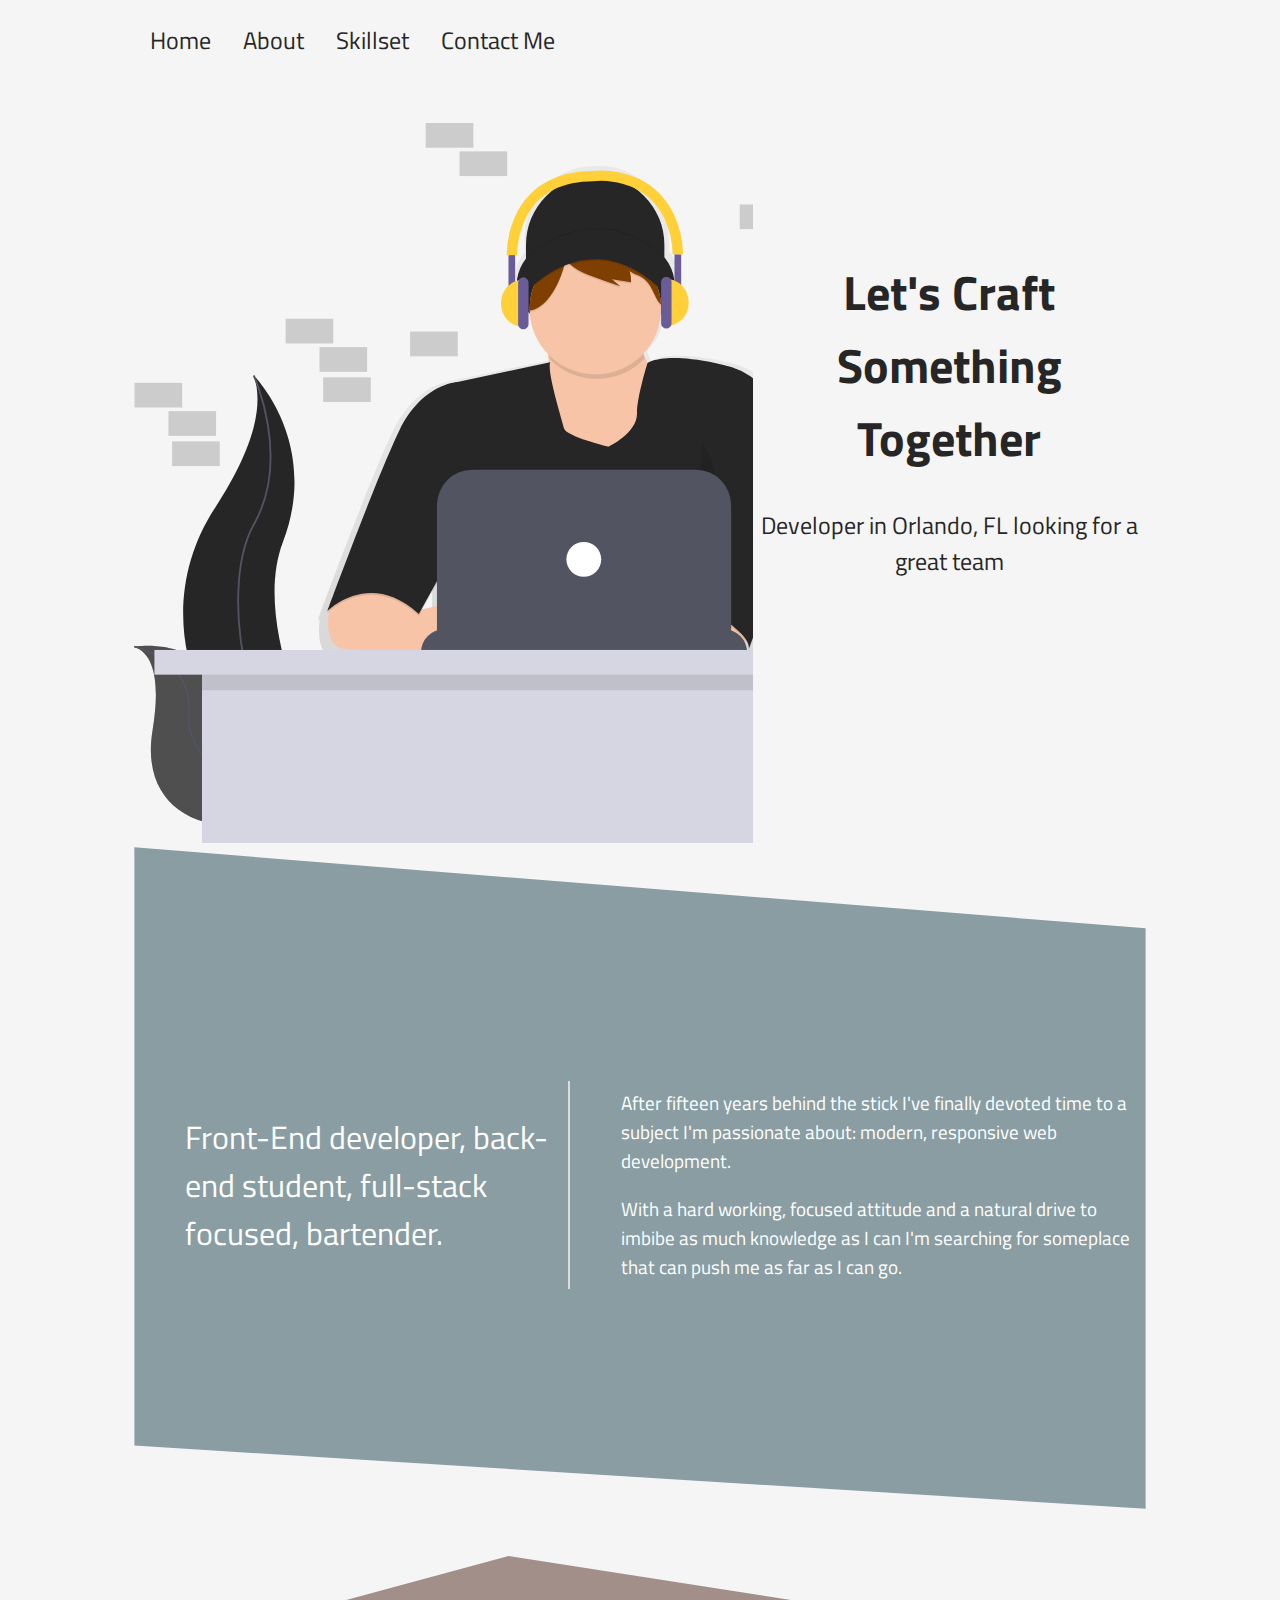
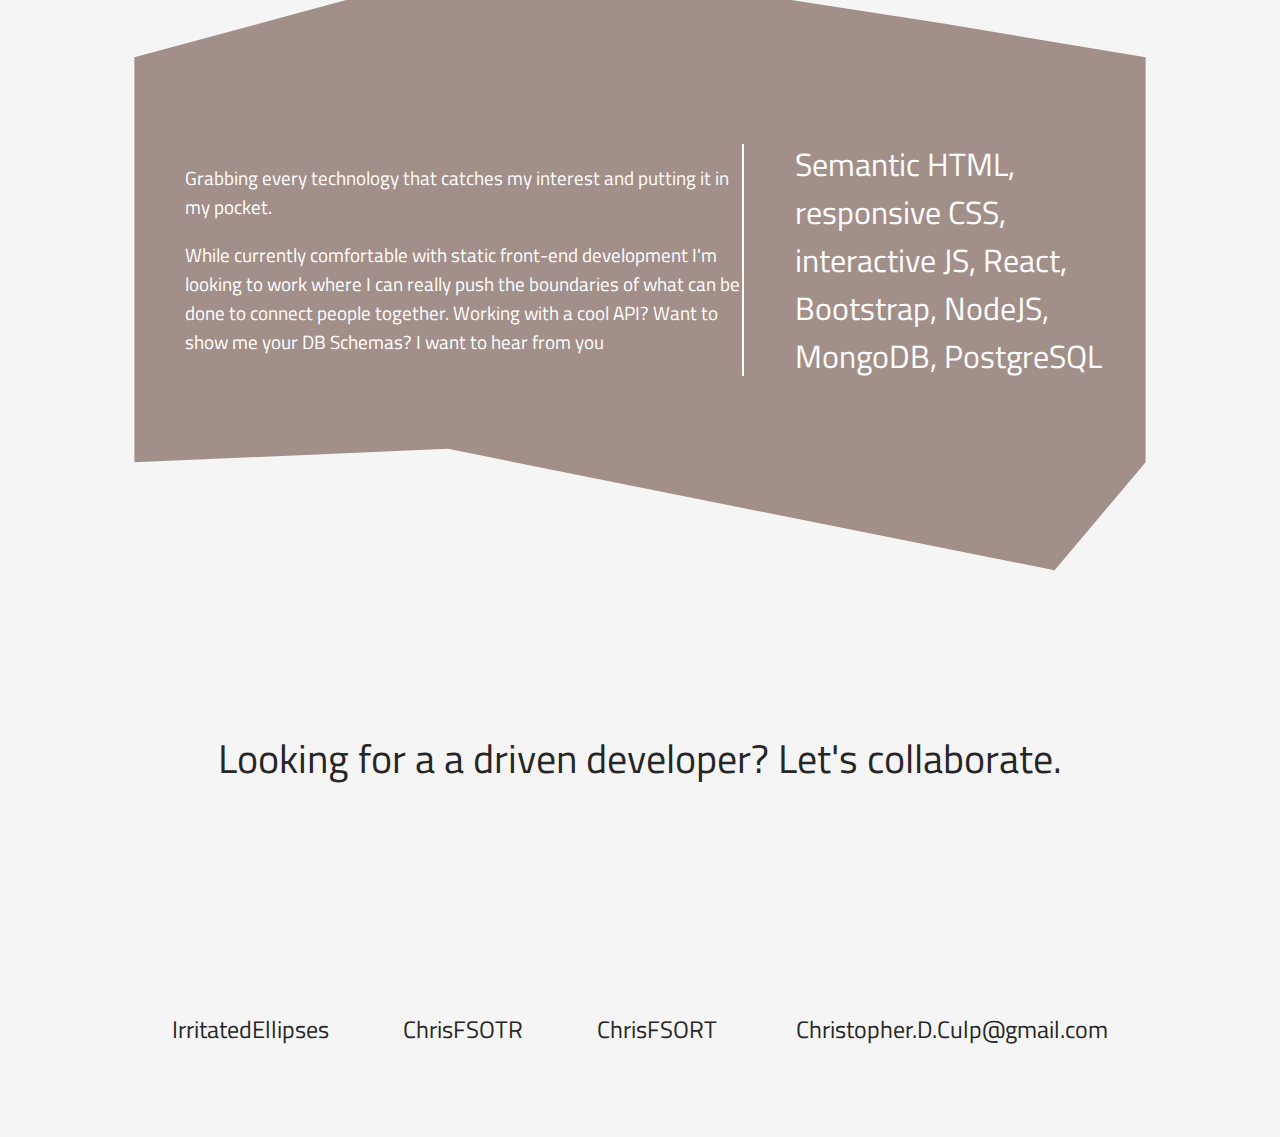
==== commit abc9b0d3: "Changed linkedin to unique name" ====
--- a/index.html
+++ b/index.html
@@ -70,8 +70,8 @@
                     <a href="https://twitter.com/ChrisCulpFSOTR" target="_blank">
                         <i class="fab fa-twitter"></i> ChrisFSOTR</a>
                     
-                    <a href="https://www.linkedin.com/in/christopher-culp-5541b310b/" target="_blank">
-                        <i class="fab fa-linkedin-in"></i> christopher-culp-5541b310b</a>
+                    <a href="https://www.linkedin.com/in/chrisFSOTR/" target="_blank">
+                        <i class="fab fa-linkedin-in"></i> ChrisFSORT</a>
                     
                     <a href="mailto:christopher.D.Culp@gmail.com" id="email">
                         <i class="fas fa-envelope"></i>&nbsp;Christopher.D.Culp@gmail.com</a>
--- a/styles/style.css
+++ b/styles/style.css
@@ -259,6 +259,4 @@
         justify-content: space-between;
         line-height: 2em;
     }
-
-    
 }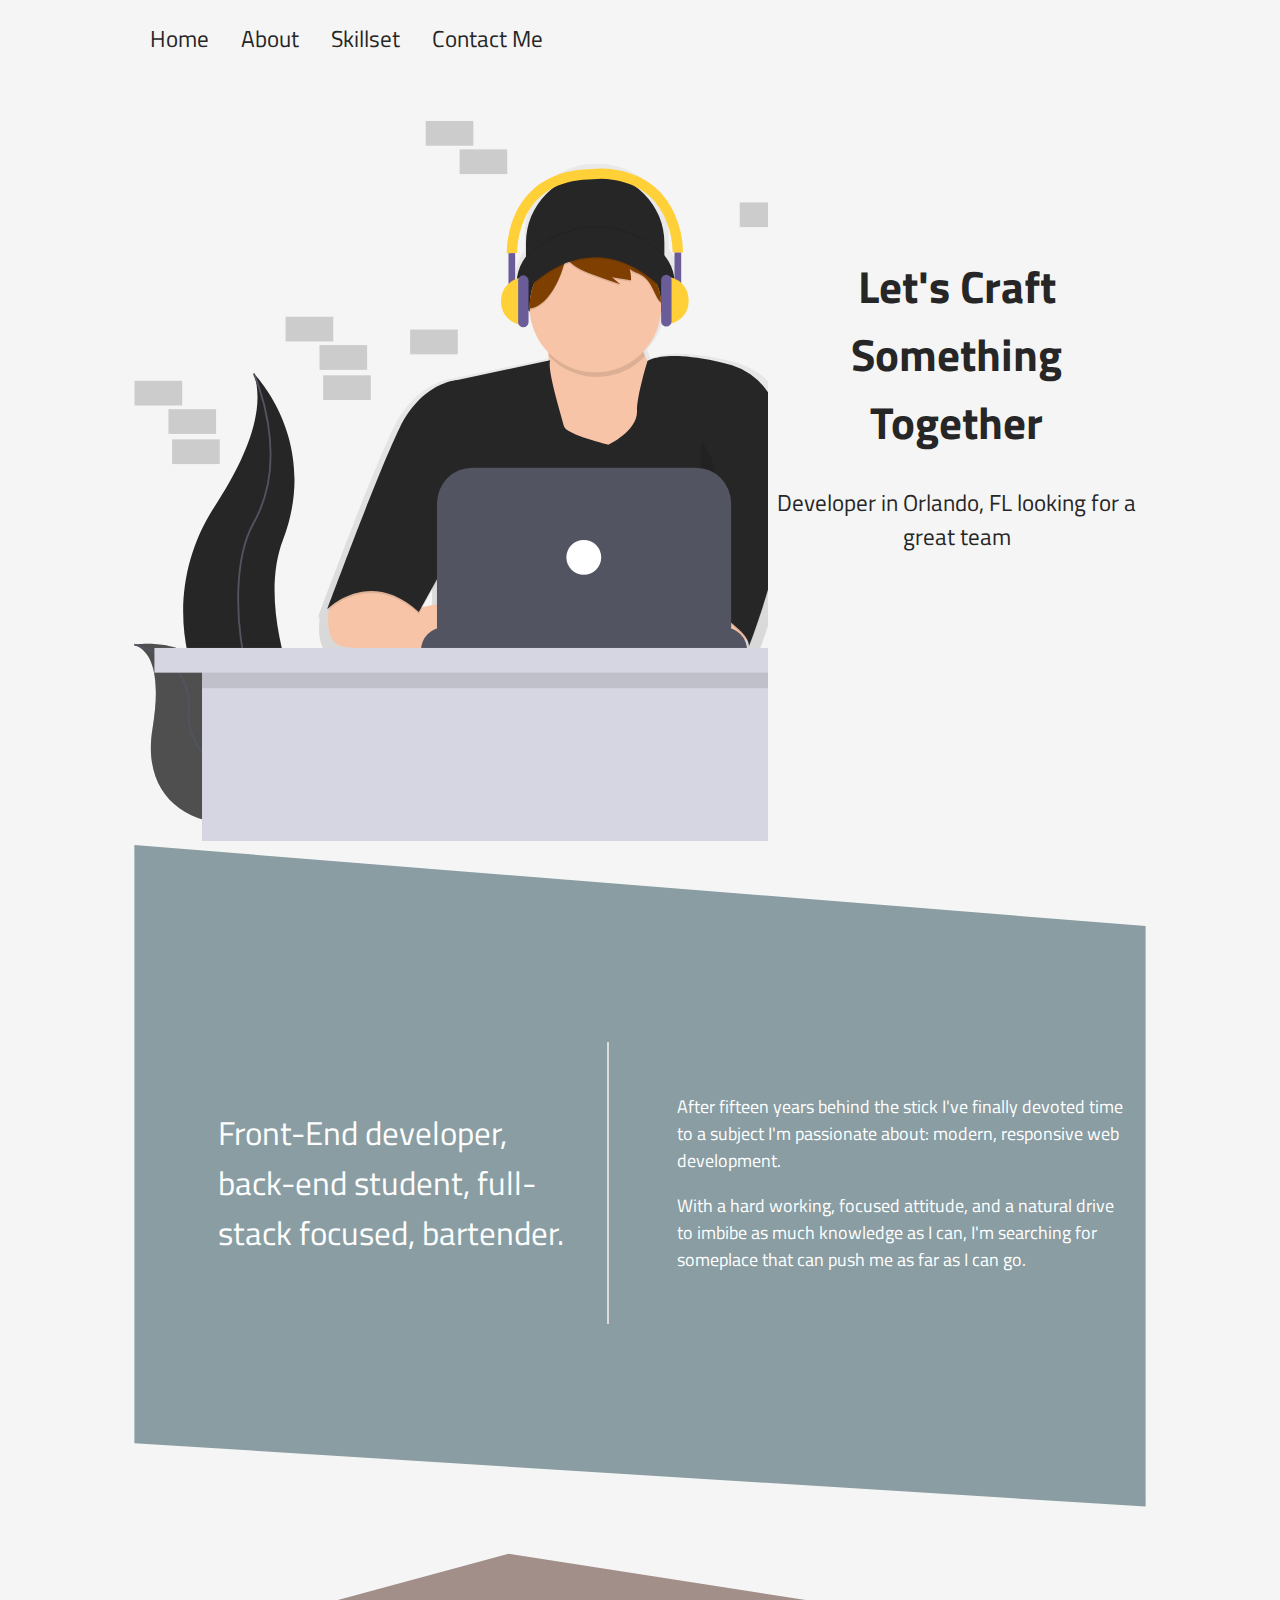
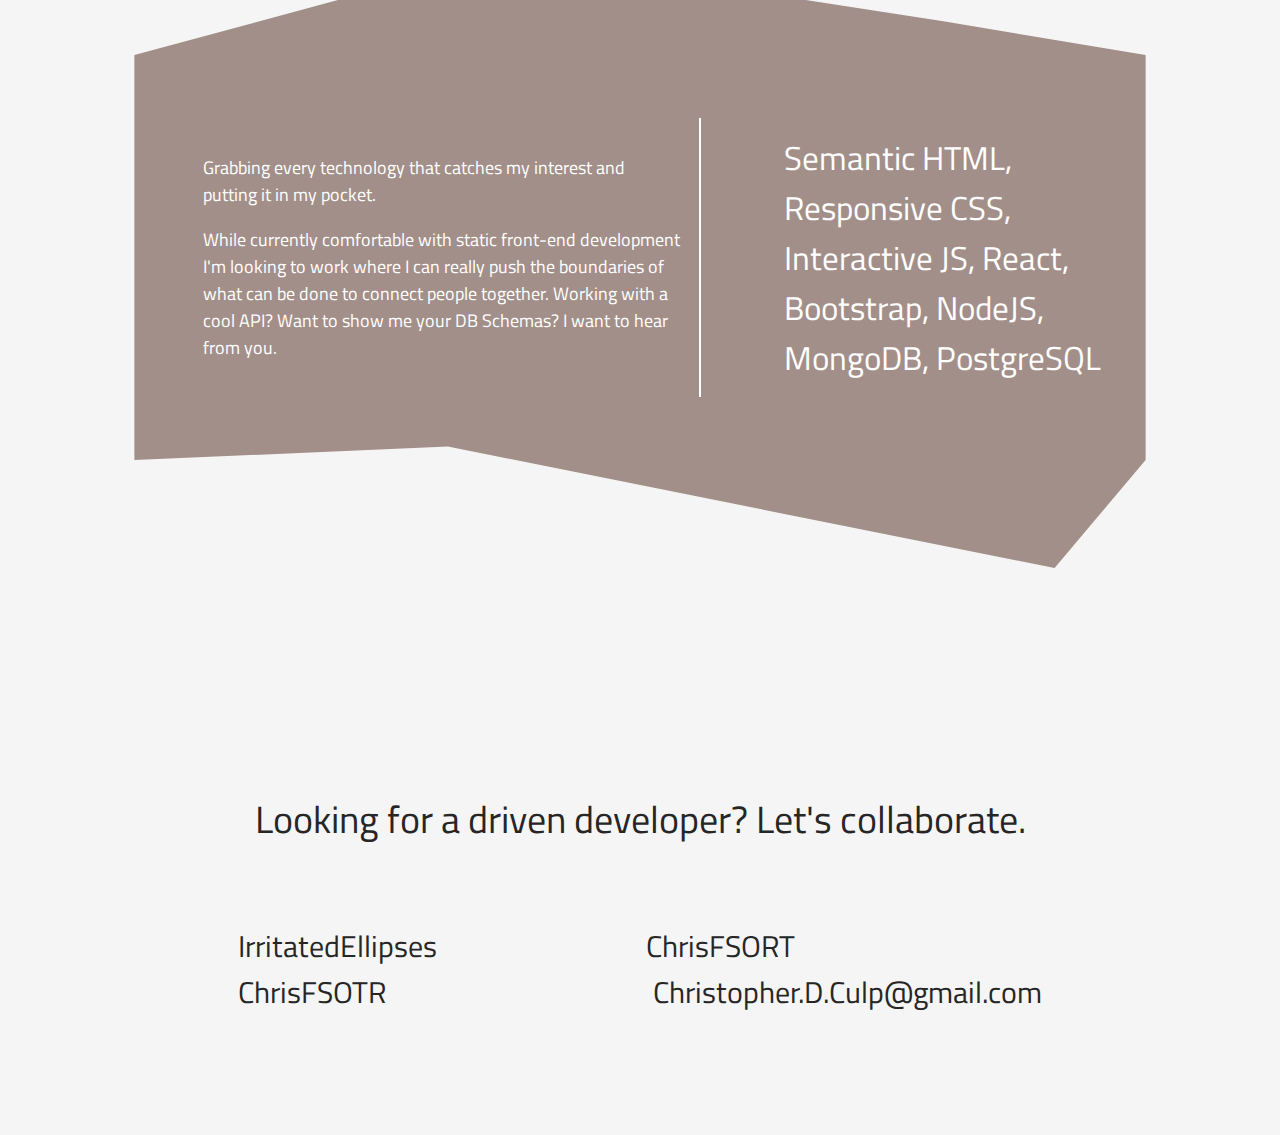
==== commit 6fbb04e7: "Fixed general typos, spacing" ====
--- a/index.html
+++ b/index.html
@@ -43,38 +43,42 @@
                     <p class="aboutText">After fifteen years behind the stick I've finally devoted time to a subject I'm passionate about: modern,
                         responsive web development.
                     </p>
-                    <p>With a hard working, focused attitude and a natural drive to imbibe as much knowledge as I can I'm searching
+                    <p>With a hard working, focused attitude, and a natural drive to imbibe as much knowledge as I can, I'm searching
                         for someplace that can push me as far as I can go.</p>
                 </div>
             </section>
             <section class="tools" id="portfolioNode">
                 <div class="aleft">
-                    <p>Semantic HTML, responsive CSS, interactive JS, React, Bootstrap, NodeJS, MongoDB, PostgreSQL</p>
+                    <p>Semantic HTML, Responsive CSS, Interactive JS, React, Bootstrap, NodeJS, MongoDB, PostgreSQL</p>
 
                 </div>
                 <div class="aright">
                     <p>Grabbing every technology that catches my interest and putting it in my pocket.</p>
                     <p>While currently comfortable with static front-end development I'm looking to work where I can really
                         push the boundaries of what can be done to connect people together. Working with a cool API? Want
-                        to show me your DB Schemas? I want to hear from you</p>
+                        to show me your DB Schemas? I want to hear from you.</p>
                 </div>
             </section>
             <section class="contact" id="contactMeNode">
                 <div class="aleft">
-                    <p>Looking for a a driven developer? Let's collaborate.</p>
+                    <p>Looking for a driven developer? Let's collaborate.</p>
                 </div>
                 <div class="social">
-                    <a href="https://github.com/irritatedellipses" target="_blank">
-                        <i class="fab fa-github"></i> IrritatedEllipses</a>
-
-                    <a href="https://twitter.com/ChrisCulpFSOTR" target="_blank">
-                        <i class="fab fa-twitter"></i> ChrisFSOTR</a>
+                    <div class="socialLinks">
+                        <a href="https://github.com/irritatedellipses" target="_blank">
+                            <i class="fab fa-github"></i> IrritatedEllipses</a>
+    
+                        <a href="https://twitter.com/ChrisCulpFSOTR" target="_blank">
+                            <i class="fab fa-twitter"></i> ChrisFSOTR</a>
+                    </div>
                     
-                    <a href="https://www.linkedin.com/in/chrisFSOTR/" target="_blank">
-                        <i class="fab fa-linkedin-in"></i> ChrisFSORT</a>
-                    
-                    <a href="mailto:christopher.D.Culp@gmail.com" id="email">
-                        <i class="fas fa-envelope"></i>&nbsp;Christopher.D.Culp@gmail.com</a>
+                    <div class="socialLinks">
+                        <a href="https://www.linkedin.com/in/chrisFSOTR/" target="_blank">
+                            <i class="fab fa-linkedin-in"></i> ChrisFSORT</a>
+                        
+                        <a href="mailto:christopher.D.Culp@gmail.com" id="email">
+                            <i class="fas fa-envelope"></i>&nbsp;Christopher.D.Culp@gmail.com</a>
+                    </div>
                 </div>
             </section>
         </main>
--- a/styles/style.css
+++ b/styles/style.css
@@ -8,13 +8,14 @@
 html {
     height: 100%;
     scroll-behavior: smooth;
+    font-size: 15px;
 }
 
 body {
     background-color: var(--main-bg-color);
     color: var(--main-font-color);
     font-family: 'Titillium Web', sans-serif;
-    font-size: 100%;
+    
 }
 
 body a:link {
@@ -59,7 +60,7 @@
 
 .topBar .icon {
     display: none;
-}
+} 
 
 /* Splash */
 
@@ -88,51 +89,6 @@
     margin-top: 10%;
     text-align: center;
     font-size: 1.5em
-}
-
-@media screen and (max-width: 600px) {
-    .topBar a:not(:first-child) {
-        display: none;
-    }
-    .topBar a.icon {
-        float: right;
-        display: block;
-    }
-    .topBar.responsive {
-        position: relative;
-    }
-    .topBar.responsive a.icon {
-        position: absolute;
-        right: 0;
-        top: 0;
-    }
-    .topBar.responsive a {
-        float: none;
-        display: block;
-        text-align: left;
-    }
-    .splash {
-        display: flex;
-        flex-direction: column-reverse;
-        justify-content: flex-end;
-        border: none;
-        height: 75vh;
-        margin: 2% 0 10% 0;
-    }
-    .splashPic {
-        display: flex;
-        overflow: hidden;
-        align-items: center;
-        height: 50%;
-        width: auto;
-    }
-    .splashPic img {
-        min-width: 100%;
-        min-height: 100%;
-    }
-    .splashText {
-        align-content: center;
-    }
 }
 
 /* About */
@@ -151,30 +107,16 @@
 
 .aleft {
     margin: 0% 5% 0% 5%;
-    font-size: 2em;
+    font-size: 2.2em;
+    padding: 1em;
     border-right: solid 2px var(--alternate-font-color);
 }
 
 .aright {
     font-size: 1.2em;
-}
-
-@media screen and (max-width: 600px) {
-    .about {
-        display: flex;
-        flex-direction: column;
-        justify-content: space-evenly;
-        height: 100vh;
-    }
-    .aleft {
-        border-right: none;
-        border-bottom: solid 2px var(--alternate-font-color);
-        margin: 2% 0 0 1;
-    }
-    .aright {
-        margin: 0 2% 0 2%;
-    }
-}
+    padding: 1em;
+}
+
 
 /* Tools */
 
@@ -193,30 +135,15 @@
 .tools .aleft {
     border-right: none;
     margin: auto;
+    padding: 1em;
+    font-size: 2.2em;
 }
 
 .tools .aright {
     margin: 0% 5% 0% 5%;
     border-right: solid 2px white;
-}
-
-@media screen and (max-width: 600px) {
-    .tools {
-        display: flex;
-        flex-direction: column;
-        justify-content: space-evenly;
-        height: 100vh;
-        clip-path: none;
-    }
-    .tools .aleft {
-        border-right: none;
-        border-bottom: solid 2px var(--alternate-font-color);
-        margin: 0 2% 0 2%;
-    }
-    .tools .aright {
-        margin: 0 2% 0 2%;
-        border-right: none;
-    }
+    padding: 1em;
+    font-size: 1.2em;
 }
 
 /* Contact */
@@ -227,7 +154,7 @@
     display: flex;
     flex-direction: column;
     align-items: center;
-    justify-content: space-around;
+    justify-content: center;
 }
 
 .contact .aleft {
@@ -242,10 +169,99 @@
     flex-wrap: wrap;
     margin: 0% 50% 0% 50%;
     width: 100%;
-    font-size: 1.5em;
-}
+    font-size: 2em;
+}
+
+.socialLinks {
+    display: flex;
+    flex-direction: column;
+    justify-content: space-between;
+}
+
+/* Media Queries */
 
 @media screen and (max-width: 600px) {
+    .html {
+        font-size: calc(16px + 6 * ((100vw - 320px) / 680));
+    }
+
+    .container {
+        margin: 8px;
+    }
+    .topBar a:not(:first-child) {
+        display: none;
+    }
+    .topBar a.icon {
+        float: right;
+        display: block;
+    }
+    .topBar.responsive {
+        position: relative;
+    }
+    .topBar.responsive a.icon {
+        position: absolute;
+        right: 0;
+        top: 0;
+    }
+    .topBar.responsive a {
+        float: none;
+        display: block;
+        text-align: left;
+    }
+    .splash {
+        display: flex;
+        flex-direction: column-reverse;
+        justify-content: flex-end;
+        border: none;
+        height: auto;
+        margin: 2% 0 10% 0;
+    }
+    .splashPic {
+        display: flex;
+        overflow: hidden;
+        align-items: center;
+        height: 50%;
+        width: auto;
+    }
+    .splashPic img {
+        min-width: 100%;
+        min-height: 100%;
+    }
+    .splashText {
+        align-content: center;
+    }
+    .about {
+        display: flex;
+        flex-direction: column;
+        justify-content: space-evenly;
+        height: auto;
+        clip-path: none;
+    }
+    .aleft {
+        border-right: none;
+        border-bottom: solid 2px var(--alternate-font-color);
+        margin: 2% 0 0 1;
+    }
+    .aright {
+        margin: 0 2% 0 2%;
+    }
+    .tools {
+        display: flex;
+        flex-direction: column;
+        justify-content: space-evenly;
+        height: auto;
+        clip-path: none;
+        margin-top: 20px;
+    }
+    .tools .aleft {
+        border-right: none;
+        border-bottom: solid 2px var(--alternate-font-color);
+        margin: 0 2% 0 2%;
+    }
+    .tools .aright {
+        margin: 0 2% 0 2%;
+        border-right: none;
+    }
     .contact {
         display: flex;
         flex-direction: column;
@@ -256,7 +272,8 @@
     .social {
         display: flex;
         flex-direction: column;
-        justify-content: space-between;
+        /* justify-content: space-between; */
         line-height: 2em;
+        font-size: 1.3em;
     }
 }